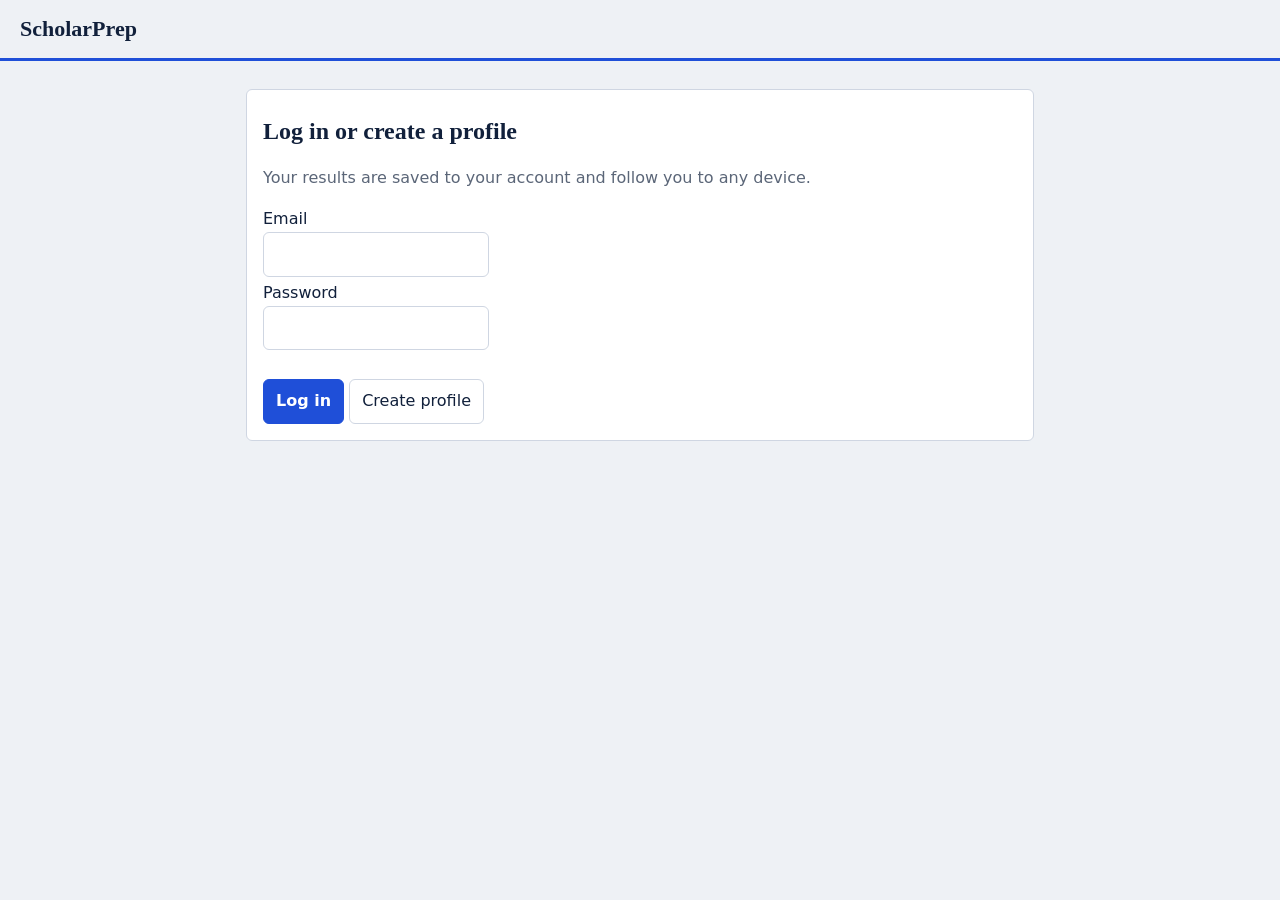
==== index.html @ 24869d4a "Update index.html Attempting to fix issues with server verification." ====
<!DOCTYPE html><html lang="en"><head><meta charset="utf-8"><meta name="viewport" content="width=device-width,initial-scale=1"><title>ScholarPrep – scholarship exam practice</title>
<style>
:root{--bg:#eef1f5;--fg:#11203b;--card:#fff;--ac:#1f4fd8;--mut:#5b6678;--ok:#13794a;--bad:#c8202f;--bd:#cfd6e2}
@media(prefers-color-scheme:dark){:root{--bg:#0e1626;--fg:#e8edf7;--card:#16213a;--ac:#7aa2ff;--mut:#98a4ba;--ok:#5fd39a;--bad:#ff7b88;--bd:#2c3a58}}
*{box-sizing:border-box}body{margin:0;background:var(--bg);color:var(--fg);font:16px/1.55 system-ui,sans-serif}
h1,h2,h3{font-family:Georgia,serif;margin:.3em 0}
header{display:flex;justify-content:space-between;align-items:center;flex-wrap:wrap;gap:8px;padding:12px 20px;border-bottom:3px solid var(--ac)}
main{max-width:820px;margin:0 auto;padding:16px}
.c{background:var(--card);border:1px solid var(--bd);border-radius:6px;padding:16px;margin:12px 0}
button,select,input{font:inherit;padding:9px 12px;border-radius:6px;border:1px solid var(--bd);background:var(--card);color:var(--fg)}
button:focus-visible,select:focus-visible,input:focus-visible{outline:2px solid var(--ac);outline-offset:2px}
button{cursor:pointer}.p{background:var(--ac);color:#fff;border-color:var(--ac);font-weight:600}
@media(prefers-color-scheme:dark){.p{color:#0e1626}}
.o{display:block;width:100%;text-align:left;margin:6px 0}
.ok{border-color:var(--ok)!important;background:color-mix(in srgb,var(--ok) 20%,var(--card))}
.no{border-color:var(--bad)!important;background:color-mix(in srgb,var(--bad) 20%,var(--card))}
.bar{height:8px;background:var(--bd);border-radius:4px;overflow:hidden}.bar i{display:block;height:100%;background:var(--ac)}
label{display:block;margin:4px 0}label input[type=radio],label input[type=checkbox]{margin-right:8px}
.g{display:grid;gap:12px;grid-template-columns:repeat(auto-fit,minmax(210px,1fr))}.g select,.g input{width:100%}
.m,small{color:var(--mut)}table{width:100%;border-collapse:collapse}td,th{padding:5px;text-align:left;border-bottom:1px solid var(--bd)}
.sec{border-bottom:3px double var(--fg);padding-bottom:4px;margin-top:32px}
#tm{position:sticky;top:0;background:var(--bg);padding:8px 0;font-weight:700;font-size:18px;z-index:2}
.t{border-left:4px solid var(--bd);padding-left:10px;margin:10px 0}.t.b{border-color:var(--bad)}.t.w{border-color:#d9a400}.t.g2{border-color:var(--ok)}
</style></head><body>
<header><b style="font-family:Georgia,serif;font-size:22px">ScholarPrep</b><span id="nav"></span></header><main id="app"></main>
<script>
const $=s=>document.querySelector(s),r=(a,b)=>Math.floor(Math.random()*(b-a+1))+a,pk=a=>a[r(0,a.length-1)],sh=a=>a.map(x=>[Math.random(),x]).sort((x,y)=>x[0]-y[0]).map(x=>x[1]);
const LS=k=>{try{return JSON.parse(localStorage.getItem(k))}catch(e){return null}},SV=(k,v)=>localStorage.setItem(k,JSON.stringify(v));
let U=null,Z=null;
const mc=(q,a,w)=>{a=String(a);w=[...new Set(w.map(String))].filter(x=>x!==a);return{q,a,o:sh([a,...sh(w).slice(0,3)])}};
const nw=n=>[n+1,n-1,n+10,n-10,n+2,n-2,n*2,n+5].filter(x=>x>=0&&x!==n);
const L=i=>String.fromCharCode(65+i%26);
/* ---------- question banks (original practice items, not official papers) ---------- */
const W=[['brave','courageous','cowardly',1],['happy','joyful','miserable',1],['big','enormous','tiny',1],['quick','rapid','slow',1],['begin','commence','finish',2],['help','assist','hinder',2],['smart','intelligent','foolish',2],['calm','serene','agitated',3],['generous','benevolent','stingy',3],['honest','truthful','deceitful',3],['diligent','industrious','lazy',4],['ancient','archaic','modern',4],['meagre','scant','abundant',5],['candid','frank','evasive',5],['scrutinise','examine','ignore',6],['obstinate','stubborn','flexible',6],['benign','harmless','harmful',6],['ephemeral','fleeting','permanent',7],['pragmatic','practical','idealistic',7],['reticent','reserved','talkative',7]];
const AN=[['hot','cold','up','down',1],['dog','puppy','cat','kitten',2],['pen','write','knife','cut',2],['bird','nest','bee','hive',3],['doctor','hospital','teacher','school',3],['finger','hand','toe','foot',3],['author','book','sculptor','statue',4],['thermometer','temperature','clock','time',4],['drought','water','famine','food',5],['whisper','shout','stroll','sprint',5],['novice','expert','amateur','professional',6],['frugal','miserly','thrifty','stingy',7]];
const RD=[[1,"Mia packed her torch, a map and two sandwiches before dawn. The path through the forest was muddy after the night's rain, so she walked slowly, watching each step.",[["Why did Mia walk slowly?","The path was muddy",["She was tired","She was lost","Her bag was heavy"],"Literal Comprehension"],["When did Mia most likely set out?","Very early in the morning",["At midday","In the late evening","In the afternoon"],"Inference"]]],
[3,"The lighthouse keeper had not spoken to another person in three weeks. When the supply boat finally appeared, he hurried down the rocky steps, rehearsing a greeting he feared he had forgotten how to say.",[["How did the keeper most likely feel about the boat's arrival?","Eager but slightly nervous",["Annoyed at being disturbed","Completely indifferent","Frightened of the sea"],"Inference"],["In this passage, “rehearsing” means","practising in advance",["forgetting","shouting","writing down"],"Vocabulary in Context"]]],
[5,"Urban beekeeping has grown rapidly in recent years. Supporters argue that city gardens and parks offer bees a surprisingly varied diet, while critics warn that too many hives may compete with native pollinators for limited food.",[["What concern do critics raise?","Hives may compete with native pollinators",["Bees cannot survive in cities","City honey is unsafe","Gardens are too small"],"Literal Comprehension"],["The tone of the passage is best described as","balanced and informative",["angry and accusatory","humorous and mocking","enthusiastic and one-sided"],"Tone & Purpose"]]],
[7,"Although the committee's report was lauded for its thoroughness, its recommendations were quietly shelved. Cynics suggested that the document had served its true purpose the moment it was commissioned: to demonstrate action without requiring any.",[["What do the cynics imply?","The report was mainly for show",["The report contained errors","The committee lacked expertise","The report was too short"],"Inference"],["“lauded” most nearly means","praised",["criticised","ignored","rewritten"],"Vocabulary in Context"]]]];
const SC=[["What is the powerhouse of the cell?","Mitochondria",["Nucleus","Ribosome","Chloroplast"],"Biology"],["Which gas do plants absorb for photosynthesis?","Carbon dioxide",["Oxygen","Nitrogen","Hydrogen"],"Biology"],["What is the chemical symbol for sodium?","Na",["So","S","Sd"],"Chemistry"],["A solution with a pH of 3 is","acidic",["neutral","basic","a salt"],"Chemistry"],["Which particle carries a negative charge?","Electron",["Proton","Neutron","Nucleus"],"Chemistry"],["Which unit measures force?","Newton",["Joule","Watt","Pascal"],"Physics"],["Speed is calculated as","distance ÷ time",["distance × time","time ÷ distance","mass ÷ volume"],"Physics"],["A reaction that releases heat is","exothermic",["endothermic","isothermal","catalytic"],"Physics"]];
const rd=t=>d=>{let c=RD.flatMap(p=>p[2].filter(x=>x[3]==t).map(x=>[p,x])),n=c.filter(([p])=>Math.abs(p[0]-d)<=2),[p,x]=pk(n.length?n:c);return mc(`<i>${p[1]}</i><br><br>${x[0]}`,x[1],x[2])};
const sc=t=>d=>{let x=pk(SC.filter(x=>x[3]==t));return mc(x[0],x[1],x[2])};
const $$=s=>x=>'$'+x;
/* ---------- generators: subject -> topic -> fn(difficulty 1-7) ---------- */
const G={
'Mathematics':{
Arithmetic:d=>{let a=r(2,5+d*2),b=r(2,12),c=r(10,40+d*20),n=a*b+c;return mc(`${a} × ${b} + ${c} = ?`,n,nw(n))},
Fractions:d=>{let k=pk([2,3,4,5,8,10]),n=r(1,k-1),b=k*r(2,4+d*2),x=b/k*n;return mc(`What is ${n}/${k} of ${b}?`,x,nw(x))},
Percentages:d=>{let p=pk([10,20,25,50,5,15,30,40]),n=20*r(2,4+d*3);if(d>3&&r(0,1)){let x=n-n*p/100;return mc(`A $${n} jacket is discounted by ${p}%. What is the sale price?`,'$'+x,nw(x).map($$()))}let x=n*p/100;return mc(`What is ${p}% of ${n}?`,x,nw(x))},
Algebra:d=>{let x=r(2,8+d),a=r(2,3+d),b=r(1,20);return mc(d<3?`? + ${b} = ${x+b}. What is ?`:`${a}x + ${b} = ${a*x+b}. What is x?`,x,nw(x))},
Geometry:d=>{let w=r(3,6+d*2),l=r(w+1,w+8),t=r(0,2);if(t==0)return mc(`A rectangle is ${l} cm by ${w} cm. What is its perimeter?`,2*(l+w)+' cm',[l*w,l+w,2*l+w,4*l].map(v=>v+' cm'));if(t==1)return mc(`What is the area of a rectangle ${l} cm by ${w} cm?`,l*w+' cm²',[2*(l+w),l+w,l*w+l,l*w-w].map(v=>v+' cm²'));let b=2*r(2,5+d),h=r(3,9);return mc(`A triangle has base ${b} cm and height ${h} cm. What is its area?`,b*h/2+' cm²',[b*h,b+h,b*h/2+h,b*h/2-1].map(v=>v+' cm²'))},
Ratios:d=>{let a=r(1,4),b=r(a+1,6),k=r(2,3+d),t=k*(a+b),x=k*a;return mc(`Red and blue counters are in the ratio ${a}:${b}. There are ${t} counters in total. How many are red?`,x,[k*b,t-a,x+k,k].concat(nw(x)))}},
'Quantitative Reasoning':{
'Word Problems':d=>{if(r(0,1)){let s=r(40,60+d*10),h=r(2,4+d%3);return mc(`A train travels at ${s} km/h for ${h} hours. How far does it go?`,s*h+' km',nw(s*h).map(v=>v+' km'))}let n=r(2,5),p=r(3,9)+d,m=n*p+r(1,15),x=m-n*p;return mc(`${n} books cost $${p} each. Zoe pays with $${m}. How much change does she get?`,'$'+x,nw(x).map($$()))},
Averages:d=>{let m=r(10,14+d*3),a=r(m-3,m+3),b=r(m-3,m+3),c=r(m-3,m+3),x=4*m-a-b-c;return mc(`The mean of four numbers is ${m}. Three of them are ${a}, ${b} and ${c}. What is the fourth?`,x,nw(x))},
'Number Puzzles':d=>{let x=r(3,12+d),a=r(2,4),b=r(1,15);return mc(`I think of a number, multiply it by ${a}, then add ${b}. The result is ${a*x+b}. What was my number?`,x,nw(x))}},
'Pattern Reasoning':{
'Number Sequences':d=>{let t=d<3?0:r(0,2),s=r(1,9),st=r(2,4+d),q=[],a;if(t==0){q=[0,1,2,3].map(i=>s+i*st);a=s+4*st}else if(t==1){let f=r(1,3);q=[s];for(let i=0;i<4;i++)q.push(q[i]+f+i);a=q[4]+f+4}else{let m=r(2,3);q=[0,1,2,3].map(i=>Math.min(s,4)*m**i);a=Math.min(s,4)*m**4}return mc(`What comes next? ${q.join(', ')}, ?`,a,nw(a).concat([a+st,a-st]))},
'Letter Patterns':d=>{let st=r(1,3+(d>4?2:0)),s=r(0,5),q=[0,1,2,3].map(i=>L(s+i*st)),a=s+4*st;return mc(`What letter comes next? ${q.join(', ')}, ?`,L(a),[L(a+1),L(a-1),L(a+2),L(a+st+1)])}},
'Verbal Reasoning':{
Synonyms:d=>{let c=W.filter(w=>Math.abs(w[3]-d)<=1),w=pk(c.length?c:W);return mc(`Choose the word closest in meaning to “${w[0]}”.`,w[1],W.filter(x=>x!=w).map(x=>x[2]))},
Antonyms:d=>{let c=W.filter(w=>Math.abs(w[3]-d)<=1),w=pk(c.length?c:W);return mc(`Choose the word most opposite in meaning to “${w[0]}”.`,w[2],W.filter(x=>x!=w).map(x=>x[1]))},
Analogies:d=>{let c=AN.filter(a=>Math.abs(a[4]-d)<=1),a=pk(c.length?c:AN);return mc(`${a[0]} is to ${a[1]} as ${a[2]} is to …?`,a[3],AN.filter(x=>x!=a).map(x=>x[3]))}},
'Reading Comprehension':{'Literal Comprehension':rd('Literal Comprehension'),Inference:rd('Inference'),'Vocabulary in Context':rd('Vocabulary in Context'),'Tone & Purpose':rd('Tone & Purpose')},
'Science':{Biology:sc('Biology'),Chemistry:sc('Chemistry'),Physics:sc('Physics')}};
/* ---------- exam formats and year-level subjects ---------- */
const SUB={'Mathematics':[4,10],'Quantitative Reasoning':[5,10],'Verbal Reasoning':[4,10],'Reading Comprehension':[4,10],'Pattern Reasoning':[4,10],'Science':[8,10]};
const EX={ACER:{s:['Mathematics','Reading Comprehension','Quantitative Reasoning','Pattern Reasoning'],n:15,m:20},Edutest:{s:['Reading Comprehension','Mathematics','Verbal Reasoning','Quantitative Reasoning','Pattern Reasoning'],n:15,m:20},'Other (general / school-specific)':{s:Object.keys(SUB),n:12,m:15}};
const subjFor=(e,y)=>EX[e].s.filter(s=>SUB[s][0]<=y&&y<=SUB[s][1]);
/* ---------- accounts: Supabase (paste your two values here) ---------- */
const SB_URL='https://ukjnhyumzsazdkqpvpqp.supabase.co',SB_KEY='sb_publishable_yyWm1l1uhdzRK4XHDsxfmg_1-JilPL-';
let S=LS('sp_sess'),RES=[],IS_ADMIN=false,AD=null;
async function sb(path,o={},retry=1){let h={apikey:SB_KEY,'Content-Type':'application/json',...(o.h||{})};if(S&&!o.noauth)h.Authorization='Bearer '+S.access_token;
let x;try{x=await fetch(SB_URL+path,{method:o.m||'GET',headers:h,body:o.b?JSON.stringify(o.b):undefined})}catch(e){throw new Error('Could not reach '+SB_URL+path.split('?')[0]+' ('+e.message+'). Check SB_URL, or turn off Brave Shields / content blockers for this site.')}
if(x.status==401&&S&&retry&&!o.noauth&&await refresh())return sb(path,o,0);
let j=null;try{j=await x.json()}catch(e){}
if(!x.ok)throw new Error((j&&(j.msg||j.error_description||j.message||j.error))||'Request failed ('+x.status+')');return j}
async function refresh(){try{keep(await sb('/auth/v1/token?grant_type=refresh_token',{m:'POST',b:{refresh_token:S.refresh_token},noauth:1}));return 1}catch(e){S=null;localStorage.removeItem('sp_sess');return 0}}
function keep(j){S={access_token:j.access_token,refresh_token:j.refresh_token,uid:j.user.id,email:j.user.email};SV('sp_sess',S)}
async function enter(){U=S.email;RES=(await sb('/rest/v1/results?select=created_at,ex,y,md,q&order=created_at.asc&user_id=eq.'+S.uid)).map(a=>({d:new Date(a.created_at).toLocaleString(),ex:a.ex,y:a.y,md:a.md,q:a.q}));try{IS_ADMIN=(await sb('/rest/v1/admins?select=user_id')).length>0}catch(e){IS_ADMIN=false}home()}
function nav(){$('#nav').innerHTML=U?`${U} <button onclick=home()>Train</button> <button onclick=prog()>Progress</button> ${IS_ADMIN?'<button onclick=adminView()>Admin</button> ':''}<button onclick=out()>Log out</button>`:''}
function authView(msg=''){if(SB_URL.startsWith('PASTE'))return $('#app').innerHTML='<div class=c><h2>Setup needed</h2><p>Add your Supabase project URL and anon key near the top of the script in index.html, then reload.</p></div>';
$('#app').innerHTML=`<div class=c><h2>Log in or create a profile</h2><p class=m>Your results are saved to your account and follow you to any device.</p>${msg?`<p style="color:var(--bad)">${msg}</p>`:''}<label>Email<br><input id=u type=email autocomplete=email></label><label>Password<br><input id=pw type=password autocomplete=current-password></label><br><button class=p onclick=auth(0)>Log in</button> <button onclick=auth(1)>Create profile</button></div>`}
async function auth(reg){let u=$('#u').value.trim(),p=$('#pw').value;if(!u.includes('@')||p.length<6)return authView('Enter a valid email and a password of 6+ characters.');
try{if(reg){let j=await sb('/auth/v1/signup',{m:'POST',b:{email:u,password:p},noauth:1});if(!j.access_token)return authView('Profile created. Check your email to confirm it, then log in.');keep(j)}else keep(await sb('/auth/v1/token?grant_type=password',{m:'POST',b:{email:u,password:p},noauth:1}));await enter()}catch(e){authView(e.message)}}
function out(){S=null;U=null;RES=[];IS_ADMIN=false;AD=null;localStorage.removeItem('sp_sess');nav();authView()}
/* ---------- stats and honest feedback ---------- */
function stats(res){let m={};res.forEach(a=>a.q.forEach(([s,t,ok])=>{let k=s+'|'+t;m[k]=m[k]||[0,0];m[k][1]++;m[k][0]+=ok}));return m}
function truth(m,min){let A=Object.values(m).reduce((a,v)=>[a[0]+v[0],a[1]+v[1]],[0,0]);if(!A[1])return'<p class=m>No data yet. Answer some questions to get an honest assessment.</p>';
let o=Math.round(A[0]/A[1]*100),v=o<50?'You are not ready. At this accuracy you would not be competitive for a scholarship.':o<70?'You are below scholarship standard. You will lose a lot of marks unless the weak areas below are fixed.':o<85?'You are close but inconsistent. Scholarship exams reward reliability, not occasional brilliance.':'Your accuracy is strong. Keep proving it under timed conditions.';
let T=Object.entries(m).filter(([k,x])=>x[1]>=min).map(([k,x])=>[k.split('|'),Math.round(x[0]/x[1]*100),x[1]]).sort((a,b)=>a[1]-b[1]);
return`<p><b>${o}% overall (${A[0]}/${A[1]}).</b> ${v}</p>`+(T.length?T.map(([[s,t],p,n])=>`<div class="t ${p<40?'b':p<60?'b':p<80?'w':'g2'}"><b>${t}</b> <small>${s}</small>: ${p}% over ${n} questions. ${p<40?'This is a serious weakness. You do not understand it yet and it will cost you marks in every paper.':p<60?'Below the standard you need. You are right about as often as you are wrong, which means you are partly guessing.':p<80?'Inconsistent. You know it, but not reliably enough for exam conditions.':'Solid.'}</div>`).join(''):`<p class=m>Too few questions per topic for topic-level conclusions. Check My progress after more sessions.</p>`)}
/* ---------- setup ---------- */
function home(){nav();$('#app').innerHTML=`<div class=c><h2>Set up a session</h2><div class=g>
<label>Exam<select id=ex onchange=subs(1)>${Object.keys(EX).map(e=>`<option>${e}`).join('')}</select></label>
<label>Year level<select id=y onchange=subs()>${[4,5,6,7,8,9,10].map(y=>`<option value=${y}>Year ${y}`).join('')}</select></label>
<label>Mode<select id=md onchange=subs()><option value=p>Practice (instant feedback)<option value=t>Targeted (aimed at my weak spots)<option value=e>Exam mode (timed, no feedback)</select></label>
<label>Questions per subject<input id=n type=number min=3 max=40></label></div><div id=ep></div><h3>Subjects</h3><div id=sb></div><br><button class=p onclick=start()>Start</button></div>
<p class=m><small>Practice questions are original and modelled on common scholarship formats. They are not official ACER or Edutest papers, and exam lengths are approximate.</small></p>`;subs(1)}
function subs(f){let ex=$('#ex').value,y=+$('#y').value,md=$('#md').value,l=subjFor(ex,y);if(f||!$('#n').value)$('#n').value=EX[ex].n;
if(md!='e')$('#ep').innerHTML='';else if(!$('#sc'))$('#ep').innerHTML=`<label>Exam format<select id=sc onchange=subs()><option value=one>One subject<option value=all>Full exam (a heading for each subject section)</select></label>`;
let sc=md=='e'&&$('#sc').value;
$('#sb').innerHTML=md!='e'?l.map(s=>`<label><input type=checkbox class=sb value="${s}" checked>${s}</label>`).join(''):sc=='one'?`<select id=one>${l.map(s=>`<option>${s}`).join('')}</select>`:l.map((s,i)=>`<div>Section ${i+1}: ${s}</div>`).join('')}
/* ---------- build and run ---------- */
function wt(s,m){let T=Object.keys(G[s]),w=T.map(t=>{let v=m[s+'|'+t];return v&&v[1]?1.05-v[0]/v[1]:.6}),x=Math.random()*w.reduce((a,b)=>a+b),i=0;while(i<T.length-1&&x>w[i]){x-=w[i];i++}return T[i]}
function start(){let ex=$('#ex').value,y=+$('#y').value,md=$('#md').value,n=Math.max(3,Math.min(40,+$('#n').value||10)),l=subjFor(ex,y),sc=md=='e'&&$('#sc').value,sel;
if(md=='e')sel=sc=='one'?[$('#one').value]:l;else sel=[...document.querySelectorAll('.sb:checked')].map(x=>x.value);
if(!sel.length)return alert('Pick at least one subject.');
let m=stats(RES),d=Math.min(7,y-3),Q=[];
sel.forEach(s=>{let seen=new Set;for(let i=0;i<n;i++){let t=md=='t'?wt(s,m):pk(Object.keys(G[s])),x,k=0;do{x=G[s][t](d);k++}while(seen.has(x.q)&&k<12);seen.add(x.q);Q.push({...x,s,t})}});
if(md!='e')Q=sh(Q);
Z={Q,i:0,md,ex,y,A:[],secs:Math.round(sel.length*EX[ex].m*60*n/EX[ex].n)};md=='e'?examView():qView()}
function qView(){let q=Z.Q[Z.i];$('#app').innerHTML=`<div class=c><small>${q.s}: ${q.t}. Question ${Z.i+1} of ${Z.Q.length}</small><div class=bar><i style="width:${Z.i/Z.Q.length*100}%"></i></div><p style="font-size:18px">${q.q}</p>${q.o.map((o,j)=>`<button class=o onclick=ans(${j})>${o}</button>`).join('')}<div id=fb></div></div>`}
function ans(j){let q=Z.Q[Z.i];if(Z.A[Z.i]!=null)return;Z.A[Z.i]=j;document.querySelectorAll('.o').forEach((b,k)=>{b.disabled=true;if(q.o[k]==q.a)b.classList.add('ok');else if(k==j)b.classList.add('no')});$('#fb').innerHTML=`<p><b>${q.o[j]==q.a?'Correct.':'Wrong. The answer is '+q.a+'.'}</b></p><button class=p onclick=nx()>${Z.i+1<Z.Q.length?'Next question':'Finish'}</button>`}
function nx(){Z.i++;Z.i<Z.Q.length?qView():fin()}
function examView(){let h='',last='',k=0;Z.Q.forEach((q,i)=>{if(q.s!=last){last=q.s;k++;h+=`<h2 class=sec>Section ${k}: ${q.s}</h2>`}h+=`<div class=c><b>${i+1}.</b> ${q.q}${q.o.map((o,j)=>`<label><input type=radio name=q${i} value=${j}>${o}</label>`).join('')}</div>`});
$('#app').innerHTML=`<h1>${Z.ex} exam, Year ${Z.y}</h1><div id=tm></div>${h}<button class=p onclick=fin()>Submit exam</button>`;
let end=Date.now()+Z.secs*1000;Z.iv=setInterval(()=>{let s=Math.max(0,Math.round((end-Date.now())/1000));$('#tm').textContent='Time left: '+Math.floor(s/60)+':'+String(s%60).padStart(2,'0');if(!s)fin()},500)}
function fin(){if(Z.done)return;Z.done=1;clearInterval(Z.iv);
if(Z.md=='e')Z.Q.forEach((q,i)=>{let c=document.querySelector(`input[name=q${i}]:checked`);Z.A[i]=c?+c.value:null});
let rec=Z.Q.map((q,i)=>[q.s,q.t,+(Z.A[i]!=null&&q.o[Z.A[i]]==q.a)]);
RES.push({d:new Date().toLocaleString(),ex:Z.ex,y:Z.y,md:Z.md,q:rec});sb('/rest/v1/results',{m:'POST',b:{ex:Z.ex,y:Z.y,md:Z.md,q:rec},h:{Prefer:'return=minimal'}}).catch(e=>alert('This result could not be saved to your account: '+e.message));
let ok=rec.reduce((a,x)=>a+x[2],0),bad=Z.Q.map((q,i)=>rec[i][2]?'':`<div class=t><p>${q.q}</p>Your answer: <b style="color:var(--bad)">${Z.A[i]==null?'(none)':q.o[Z.A[i]]}</b><br>Correct: <b style="color:var(--ok)">${q.a}</b></div>`).join('');
window.scrollTo(0,0);$('#app').innerHTML=`<div class=c><h2>${ok} / ${rec.length} (${Math.round(ok/rec.length*100)}%)</h2><h3>The plain truth about this attempt</h3>${truth(stats([{q:rec}]),2)}</div><div class=c><h3>Questions you got wrong</h3>${bad||'<p>None. Every answer was correct.</p>'}</div><button class=p onclick=home()>New session</button> <button onclick=prog()>My progress</button>`}
/* ---------- progress ---------- */
function prog(){nav();let R=RES,m=stats(R),rows=Object.entries(m).sort().map(([k,v])=>{let[s,t]=k.split('|'),p=Math.round(v[0]/v[1]*100);return`<tr><td>${s}<td>${t}<td>${v[1]}<td style="width:28%"><div class=bar><i style="width:${p}%"></i></div><td>${p}%`}).join('');
$('#app').innerHTML=`<div class=c><h2>My progress</h2><h3>The plain truth</h3>${truth(m,3)}</div>${R.length?`<div class=c><h3>Every topic</h3><div style="overflow-x:auto"><table><tr><th>Subject<th>Topic<th>Qs<th><th>Accuracy${rows}</table></div></div><div class=c><h3>Recent sessions</h3>${R.slice().reverse().slice(0,30).map(a=>`<p>${a.d}. ${a.ex}, Year ${a.y}, ${{p:'Practice',t:'Targeted',e:'Exam'}[a.md]}: ${a.q.reduce((x,y)=>x+y[2],0)}/${a.q.length}</p>`).join('')}</div>`:''}<div class=c><small>Results are saved to your account and follow you across devices.</small><br><br><button onclick=wipe()>Reset my results</button></div>`}
function wipe(){if(confirm('Delete all of your results?')){sb('/rest/v1/results?user_id=eq.'+S.uid,{m:'DELETE'}).then(()=>{RES=[];prog()}).catch(e=>alert(e.message))}}
/* ---------- admin (read-only; enforced by database rules, not by this page) ---------- */
const tbl=m=>'<div style="overflow-x:auto"><table><tr><th>Subject<th>Topic<th>Qs<th><th>Accuracy'+Object.entries(m).sort().map(([k,v])=>{let[s,t]=k.split('|'),p=Math.round(v[0]/v[1]*100);return`<tr><td>${s}<td>${t}<td>${v[1]}<td style="width:28%"><div class=bar><i style="width:${p}%"></i></div><td>${p}%`}).join('')+'</table></div>';
const sess=R=>R.map(a=>`<p>${a.d}. ${a.ex}, Year ${a.y}, ${{p:'Practice',t:'Targeted',e:'Exam'}[a.md]}: ${a.q.reduce((x,y)=>x+y[2],0)}/${a.q.length}</p>`).join('');
async function adminView(id){nav();$('#app').innerHTML='<p class=m>Loading…</p>';
try{if(!AD)AD=await Promise.all([sb('/rest/v1/profiles?select=id,email,created_at&order=created_at.asc'),sb('/rest/v1/results?select=user_id,created_at,ex,y,md,q&order=created_at.desc&limit=1000')]);
let[P,R]=AD,cv=a=>({d:new Date(a.created_at).toLocaleString(),ex:a.ex,y:a.y,md:a.md,q:a.q});
if(id){let p=P.find(x=>x.id==id),rs=R.filter(a=>a.user_id==id).map(cv),m=stats(rs);return $('#app').innerHTML=`<button onclick=adminView()>Back to all students</button><div class=c><h2>${p?p.email:'Unknown student'}</h2><h3>The plain truth</h3>${truth(m,3)}</div>${rs.length?`<div class=c><h3>Every topic</h3>${tbl(m)}</div><div class=c><h3>All sessions, newest first</h3>${sess(rs)}</div>`:''}`}
let T=R.reduce((a,x)=>a+x.q.length,0);
$('#app').innerHTML=`<div class=c><h2>Admin: all students</h2><p class=m>${P.length} accounts, ${R.length} sessions, ${T} questions answered. Shows the 1000 most recent sessions.</p><button onclick="AD=null;adminView()">Refresh</button><div style="overflow-x:auto"><table><tr><th>Email<th>Joined<th>Sessions<th>Questions<th>Accuracy<th>Last active${P.map(p=>{let rs=R.filter(a=>a.user_id==p.id),n=rs.reduce((a,x)=>a+x.q.length,0),ok=rs.reduce((a,x)=>a+x.q.reduce((b,y)=>b+y[2],0),0);return`<tr><td><a href=# onclick="adminView('${p.id}');return false">${p.email}</a><td>${new Date(p.created_at).toLocaleDateString()}<td>${rs.length}<td>${n}<td>${n?Math.round(ok/n*100)+'%':'-'}<td>${rs.length?new Date(rs[0].created_at).toLocaleDateString():'-'}`}).join('')}</table></div></div>`}catch(e){$('#app').innerHTML='<div class=c>Could not load admin data: '+e.message+'</div>'}}
if(S)enter().catch(()=>{U=null;nav();authView()});else authView()
</script></body></html>
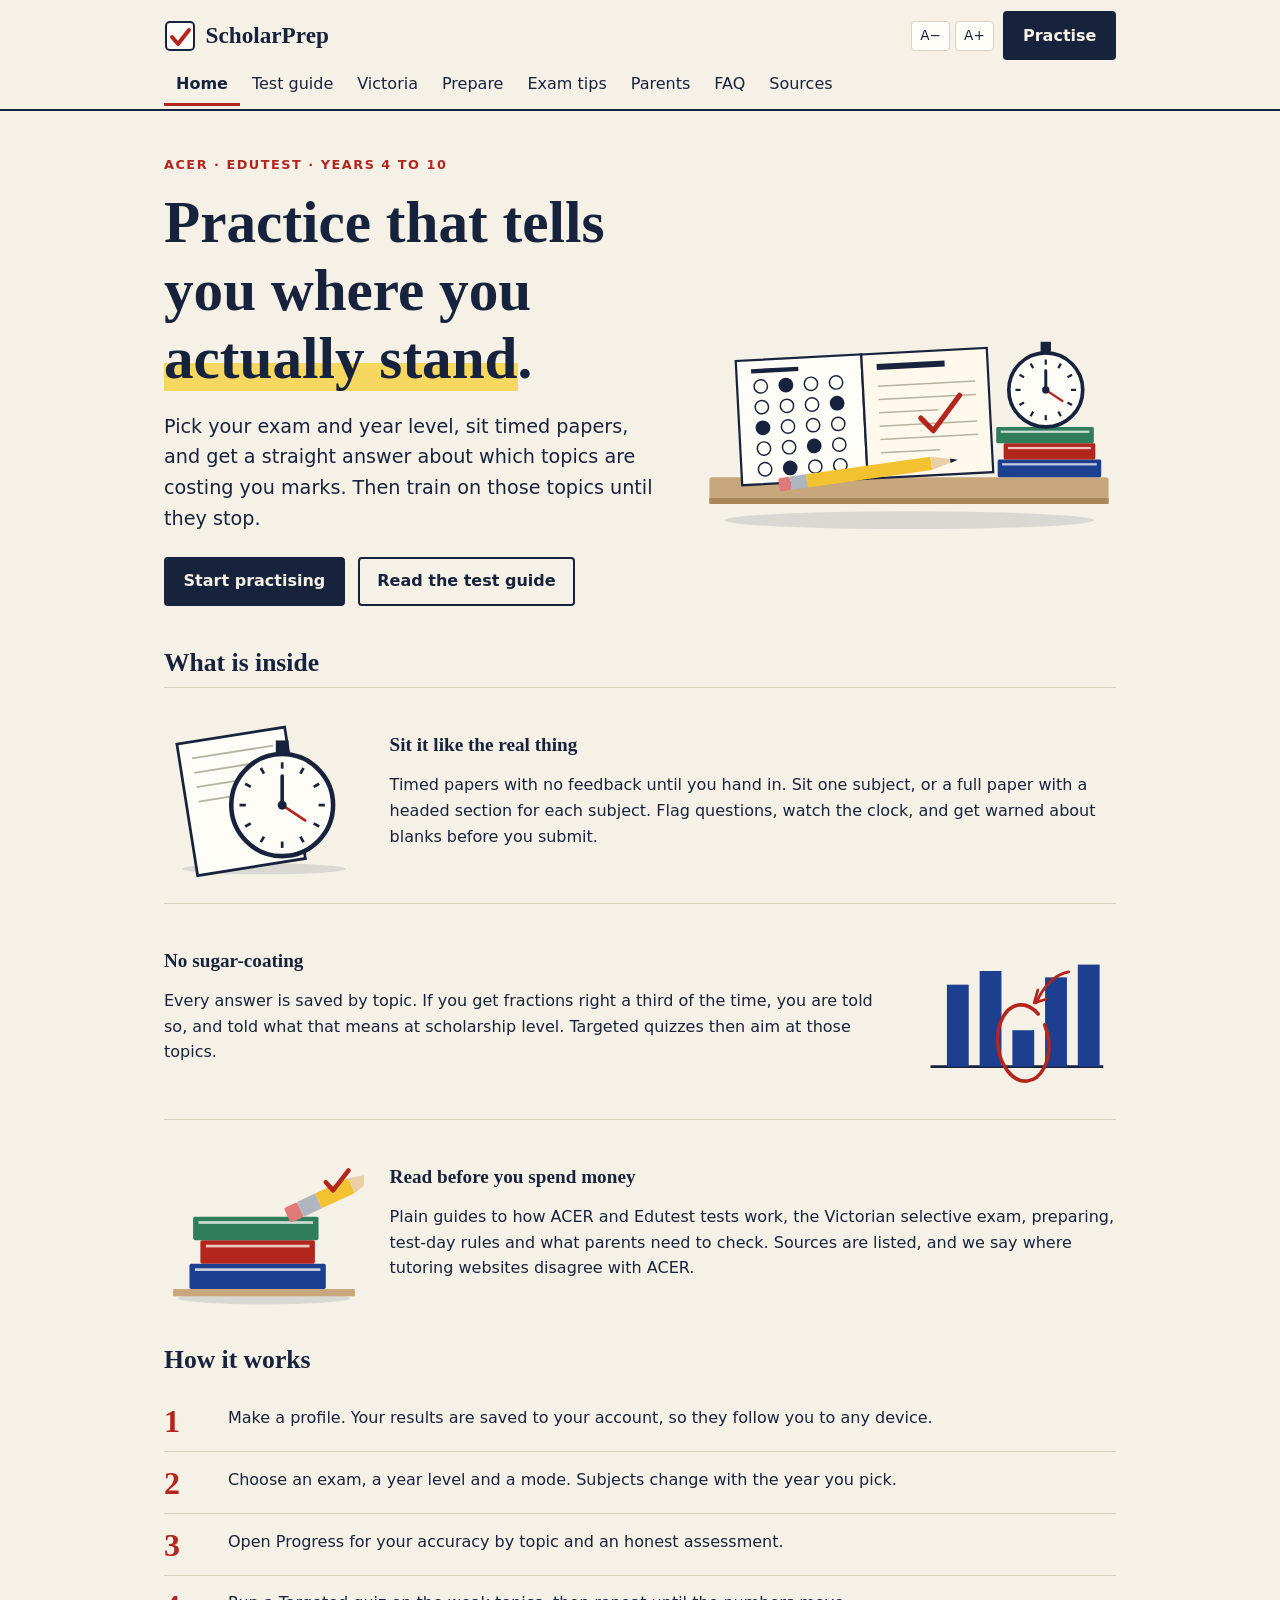
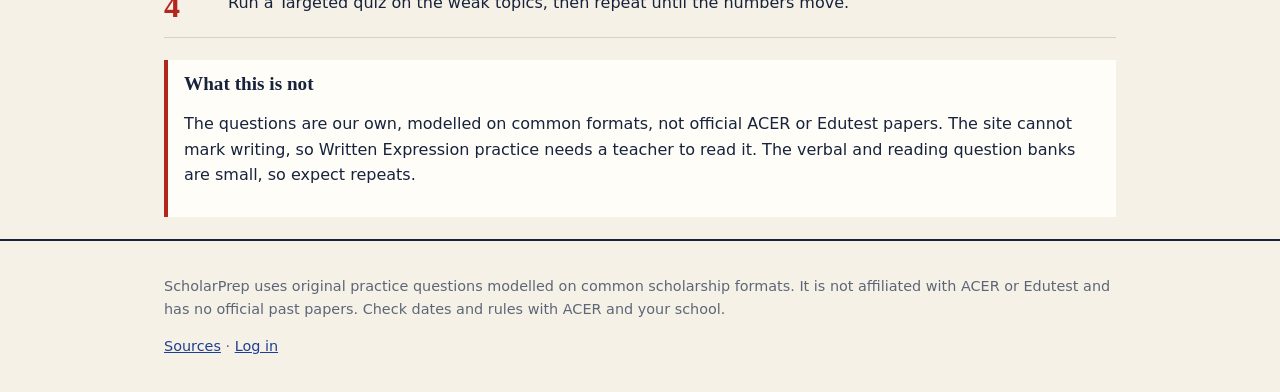
==== commit 710d4e64: "Huge overhaul of website" ====
--- a/index.html
+++ b/index.html
@@ -1,139 +1,10 @@
-<!DOCTYPE html><html lang="en"><head><meta charset="utf-8"><meta name="viewport" content="width=device-width,initial-scale=1"><title>ScholarPrep – scholarship exam practice</title>
-<style>
-:root{--bg:#eef1f5;--fg:#11203b;--card:#fff;--ac:#1f4fd8;--mut:#5b6678;--ok:#13794a;--bad:#c8202f;--bd:#cfd6e2}
-@media(prefers-color-scheme:dark){:root{--bg:#0e1626;--fg:#e8edf7;--card:#16213a;--ac:#7aa2ff;--mut:#98a4ba;--ok:#5fd39a;--bad:#ff7b88;--bd:#2c3a58}}
-*{box-sizing:border-box}body{margin:0;background:var(--bg);color:var(--fg);font:16px/1.55 system-ui,sans-serif}
-h1,h2,h3{font-family:Georgia,serif;margin:.3em 0}
-header{display:flex;justify-content:space-between;align-items:center;flex-wrap:wrap;gap:8px;padding:12px 20px;border-bottom:3px solid var(--ac)}
-main{max-width:820px;margin:0 auto;padding:16px}
-.c{background:var(--card);border:1px solid var(--bd);border-radius:6px;padding:16px;margin:12px 0}
-button,select,input{font:inherit;padding:9px 12px;border-radius:6px;border:1px solid var(--bd);background:var(--card);color:var(--fg)}
-button:focus-visible,select:focus-visible,input:focus-visible{outline:2px solid var(--ac);outline-offset:2px}
-button{cursor:pointer}.p{background:var(--ac);color:#fff;border-color:var(--ac);font-weight:600}
-@media(prefers-color-scheme:dark){.p{color:#0e1626}}
-.o{display:block;width:100%;text-align:left;margin:6px 0}
-.ok{border-color:var(--ok)!important;background:color-mix(in srgb,var(--ok) 20%,var(--card))}
-.no{border-color:var(--bad)!important;background:color-mix(in srgb,var(--bad) 20%,var(--card))}
-.bar{height:8px;background:var(--bd);border-radius:4px;overflow:hidden}.bar i{display:block;height:100%;background:var(--ac)}
-label{display:block;margin:4px 0}label input[type=radio],label input[type=checkbox]{margin-right:8px}
-.g{display:grid;gap:12px;grid-template-columns:repeat(auto-fit,minmax(210px,1fr))}.g select,.g input{width:100%}
-.m,small{color:var(--mut)}table{width:100%;border-collapse:collapse}td,th{padding:5px;text-align:left;border-bottom:1px solid var(--bd)}
-.sec{border-bottom:3px double var(--fg);padding-bottom:4px;margin-top:32px}
-#tm{position:sticky;top:0;background:var(--bg);padding:8px 0;font-weight:700;font-size:18px;z-index:2}
-.t{border-left:4px solid var(--bd);padding-left:10px;margin:10px 0}.t.b{border-color:var(--bad)}.t.w{border-color:#d9a400}.t.g2{border-color:var(--ok)}
-</style></head><body>
-<header><b style="font-family:Georgia,serif;font-size:22px">ScholarPrep</b><span id="nav"></span></header><main id="app"></main>
-<script>
-const $=s=>document.querySelector(s),r=(a,b)=>Math.floor(Math.random()*(b-a+1))+a,pk=a=>a[r(0,a.length-1)],sh=a=>a.map(x=>[Math.random(),x]).sort((x,y)=>x[0]-y[0]).map(x=>x[1]);
-const LS=k=>{try{return JSON.parse(localStorage.getItem(k))}catch(e){return null}},SV=(k,v)=>localStorage.setItem(k,JSON.stringify(v));
-let U=null,Z=null;
-const mc=(q,a,w)=>{a=String(a);w=[...new Set(w.map(String))].filter(x=>x!==a);return{q,a,o:sh([a,...sh(w).slice(0,3)])}};
-const nw=n=>[n+1,n-1,n+10,n-10,n+2,n-2,n*2,n+5].filter(x=>x>=0&&x!==n);
-const L=i=>String.fromCharCode(65+i%26);
-/* ---------- question banks (original practice items, not official papers) ---------- */
-const W=[['brave','courageous','cowardly',1],['happy','joyful','miserable',1],['big','enormous','tiny',1],['quick','rapid','slow',1],['begin','commence','finish',2],['help','assist','hinder',2],['smart','intelligent','foolish',2],['calm','serene','agitated',3],['generous','benevolent','stingy',3],['honest','truthful','deceitful',3],['diligent','industrious','lazy',4],['ancient','archaic','modern',4],['meagre','scant','abundant',5],['candid','frank','evasive',5],['scrutinise','examine','ignore',6],['obstinate','stubborn','flexible',6],['benign','harmless','harmful',6],['ephemeral','fleeting','permanent',7],['pragmatic','practical','idealistic',7],['reticent','reserved','talkative',7]];
-const AN=[['hot','cold','up','down',1],['dog','puppy','cat','kitten',2],['pen','write','knife','cut',2],['bird','nest','bee','hive',3],['doctor','hospital','teacher','school',3],['finger','hand','toe','foot',3],['author','book','sculptor','statue',4],['thermometer','temperature','clock','time',4],['drought','water','famine','food',5],['whisper','shout','stroll','sprint',5],['novice','expert','amateur','professional',6],['frugal','miserly','thrifty','stingy',7]];
-const RD=[[1,"Mia packed her torch, a map and two sandwiches before dawn. The path through the forest was muddy after the night's rain, so she walked slowly, watching each step.",[["Why did Mia walk slowly?","The path was muddy",["She was tired","She was lost","Her bag was heavy"],"Literal Comprehension"],["When did Mia most likely set out?","Very early in the morning",["At midday","In the late evening","In the afternoon"],"Inference"]]],
-[3,"The lighthouse keeper had not spoken to another person in three weeks. When the supply boat finally appeared, he hurried down the rocky steps, rehearsing a greeting he feared he had forgotten how to say.",[["How did the keeper most likely feel about the boat's arrival?","Eager but slightly nervous",["Annoyed at being disturbed","Completely indifferent","Frightened of the sea"],"Inference"],["In this passage, “rehearsing” means","practising in advance",["forgetting","shouting","writing down"],"Vocabulary in Context"]]],
-[5,"Urban beekeeping has grown rapidly in recent years. Supporters argue that city gardens and parks offer bees a surprisingly varied diet, while critics warn that too many hives may compete with native pollinators for limited food.",[["What concern do critics raise?","Hives may compete with native pollinators",["Bees cannot survive in cities","City honey is unsafe","Gardens are too small"],"Literal Comprehension"],["The tone of the passage is best described as","balanced and informative",["angry and accusatory","humorous and mocking","enthusiastic and one-sided"],"Tone & Purpose"]]],
-[7,"Although the committee's report was lauded for its thoroughness, its recommendations were quietly shelved. Cynics suggested that the document had served its true purpose the moment it was commissioned: to demonstrate action without requiring any.",[["What do the cynics imply?","The report was mainly for show",["The report contained errors","The committee lacked expertise","The report was too short"],"Inference"],["“lauded” most nearly means","praised",["criticised","ignored","rewritten"],"Vocabulary in Context"]]]];
-const SC=[["What is the powerhouse of the cell?","Mitochondria",["Nucleus","Ribosome","Chloroplast"],"Biology"],["Which gas do plants absorb for photosynthesis?","Carbon dioxide",["Oxygen","Nitrogen","Hydrogen"],"Biology"],["What is the chemical symbol for sodium?","Na",["So","S","Sd"],"Chemistry"],["A solution with a pH of 3 is","acidic",["neutral","basic","a salt"],"Chemistry"],["Which particle carries a negative charge?","Electron",["Proton","Neutron","Nucleus"],"Chemistry"],["Which unit measures force?","Newton",["Joule","Watt","Pascal"],"Physics"],["Speed is calculated as","distance ÷ time",["distance × time","time ÷ distance","mass ÷ volume"],"Physics"],["A reaction that releases heat is","exothermic",["endothermic","isothermal","catalytic"],"Physics"]];
-const rd=t=>d=>{let c=RD.flatMap(p=>p[2].filter(x=>x[3]==t).map(x=>[p,x])),n=c.filter(([p])=>Math.abs(p[0]-d)<=2),[p,x]=pk(n.length?n:c);return mc(`<i>${p[1]}</i><br><br>${x[0]}`,x[1],x[2])};
-const sc=t=>d=>{let x=pk(SC.filter(x=>x[3]==t));return mc(x[0],x[1],x[2])};
-const $$=s=>x=>'$'+x;
-/* ---------- generators: subject -> topic -> fn(difficulty 1-7) ---------- */
-const G={
-'Mathematics':{
-Arithmetic:d=>{let a=r(2,5+d*2),b=r(2,12),c=r(10,40+d*20),n=a*b+c;return mc(`${a} × ${b} + ${c} = ?`,n,nw(n))},
-Fractions:d=>{let k=pk([2,3,4,5,8,10]),n=r(1,k-1),b=k*r(2,4+d*2),x=b/k*n;return mc(`What is ${n}/${k} of ${b}?`,x,nw(x))},
-Percentages:d=>{let p=pk([10,20,25,50,5,15,30,40]),n=20*r(2,4+d*3);if(d>3&&r(0,1)){let x=n-n*p/100;return mc(`A $${n} jacket is discounted by ${p}%. What is the sale price?`,'$'+x,nw(x).map($$()))}let x=n*p/100;return mc(`What is ${p}% of ${n}?`,x,nw(x))},
-Algebra:d=>{let x=r(2,8+d),a=r(2,3+d),b=r(1,20);return mc(d<3?`? + ${b} = ${x+b}. What is ?`:`${a}x + ${b} = ${a*x+b}. What is x?`,x,nw(x))},
-Geometry:d=>{let w=r(3,6+d*2),l=r(w+1,w+8),t=r(0,2);if(t==0)return mc(`A rectangle is ${l} cm by ${w} cm. What is its perimeter?`,2*(l+w)+' cm',[l*w,l+w,2*l+w,4*l].map(v=>v+' cm'));if(t==1)return mc(`What is the area of a rectangle ${l} cm by ${w} cm?`,l*w+' cm²',[2*(l+w),l+w,l*w+l,l*w-w].map(v=>v+' cm²'));let b=2*r(2,5+d),h=r(3,9);return mc(`A triangle has base ${b} cm and height ${h} cm. What is its area?`,b*h/2+' cm²',[b*h,b+h,b*h/2+h,b*h/2-1].map(v=>v+' cm²'))},
-Ratios:d=>{let a=r(1,4),b=r(a+1,6),k=r(2,3+d),t=k*(a+b),x=k*a;return mc(`Red and blue counters are in the ratio ${a}:${b}. There are ${t} counters in total. How many are red?`,x,[k*b,t-a,x+k,k].concat(nw(x)))}},
-'Quantitative Reasoning':{
-'Word Problems':d=>{if(r(0,1)){let s=r(40,60+d*10),h=r(2,4+d%3);return mc(`A train travels at ${s} km/h for ${h} hours. How far does it go?`,s*h+' km',nw(s*h).map(v=>v+' km'))}let n=r(2,5),p=r(3,9)+d,m=n*p+r(1,15),x=m-n*p;return mc(`${n} books cost $${p} each. Zoe pays with $${m}. How much change does she get?`,'$'+x,nw(x).map($$()))},
-Averages:d=>{let m=r(10,14+d*3),a=r(m-3,m+3),b=r(m-3,m+3),c=r(m-3,m+3),x=4*m-a-b-c;return mc(`The mean of four numbers is ${m}. Three of them are ${a}, ${b} and ${c}. What is the fourth?`,x,nw(x))},
-'Number Puzzles':d=>{let x=r(3,12+d),a=r(2,4),b=r(1,15);return mc(`I think of a number, multiply it by ${a}, then add ${b}. The result is ${a*x+b}. What was my number?`,x,nw(x))}},
-'Pattern Reasoning':{
-'Number Sequences':d=>{let t=d<3?0:r(0,2),s=r(1,9),st=r(2,4+d),q=[],a;if(t==0){q=[0,1,2,3].map(i=>s+i*st);a=s+4*st}else if(t==1){let f=r(1,3);q=[s];for(let i=0;i<4;i++)q.push(q[i]+f+i);a=q[4]+f+4}else{let m=r(2,3);q=[0,1,2,3].map(i=>Math.min(s,4)*m**i);a=Math.min(s,4)*m**4}return mc(`What comes next? ${q.join(', ')}, ?`,a,nw(a).concat([a+st,a-st]))},
-'Letter Patterns':d=>{let st=r(1,3+(d>4?2:0)),s=r(0,5),q=[0,1,2,3].map(i=>L(s+i*st)),a=s+4*st;return mc(`What letter comes next? ${q.join(', ')}, ?`,L(a),[L(a+1),L(a-1),L(a+2),L(a+st+1)])}},
-'Verbal Reasoning':{
-Synonyms:d=>{let c=W.filter(w=>Math.abs(w[3]-d)<=1),w=pk(c.length?c:W);return mc(`Choose the word closest in meaning to “${w[0]}”.`,w[1],W.filter(x=>x!=w).map(x=>x[2]))},
-Antonyms:d=>{let c=W.filter(w=>Math.abs(w[3]-d)<=1),w=pk(c.length?c:W);return mc(`Choose the word most opposite in meaning to “${w[0]}”.`,w[2],W.filter(x=>x!=w).map(x=>x[1]))},
-Analogies:d=>{let c=AN.filter(a=>Math.abs(a[4]-d)<=1),a=pk(c.length?c:AN);return mc(`${a[0]} is to ${a[1]} as ${a[2]} is to …?`,a[3],AN.filter(x=>x!=a).map(x=>x[3]))}},
-'Reading Comprehension':{'Literal Comprehension':rd('Literal Comprehension'),Inference:rd('Inference'),'Vocabulary in Context':rd('Vocabulary in Context'),'Tone & Purpose':rd('Tone & Purpose')},
-'Science':{Biology:sc('Biology'),Chemistry:sc('Chemistry'),Physics:sc('Physics')}};
-/* ---------- exam formats and year-level subjects ---------- */
-const SUB={'Mathematics':[4,10],'Quantitative Reasoning':[5,10],'Verbal Reasoning':[4,10],'Reading Comprehension':[4,10],'Pattern Reasoning':[4,10],'Science':[8,10]};
-const EX={ACER:{s:['Mathematics','Reading Comprehension','Quantitative Reasoning','Pattern Reasoning'],n:15,m:20},Edutest:{s:['Reading Comprehension','Mathematics','Verbal Reasoning','Quantitative Reasoning','Pattern Reasoning'],n:15,m:20},'Other (general / school-specific)':{s:Object.keys(SUB),n:12,m:15}};
-const subjFor=(e,y)=>EX[e].s.filter(s=>SUB[s][0]<=y&&y<=SUB[s][1]);
-/* ---------- accounts: Supabase (paste your two values here) ---------- */
-const SB_URL='https://ukjnhyumzsazdkqpvpqp.supabase.co',SB_KEY='sb_publishable_yyWm1l1uhdzRK4XHDsxfmg_1-JilPL-';
-let S=LS('sp_sess'),RES=[],IS_ADMIN=false,AD=null;
-async function sb(path,o={},retry=1){let h={apikey:SB_KEY,'Content-Type':'application/json',...(o.h||{})};if(S&&!o.noauth)h.Authorization='Bearer '+S.access_token;
-let x;try{x=await fetch(SB_URL+path,{method:o.m||'GET',headers:h,body:o.b?JSON.stringify(o.b):undefined})}catch(e){throw new Error('Could not reach '+SB_URL+path.split('?')[0]+' ('+e.message+'). Check SB_URL, or turn off Brave Shields / content blockers for this site.')}
-if(x.status==401&&S&&retry&&!o.noauth&&await refresh())return sb(path,o,0);
-let j=null;try{j=await x.json()}catch(e){}
-if(!x.ok)throw new Error((j&&(j.msg||j.error_description||j.message||j.error))||'Request failed ('+x.status+')');return j}
-async function refresh(){try{keep(await sb('/auth/v1/token?grant_type=refresh_token',{m:'POST',b:{refresh_token:S.refresh_token},noauth:1}));return 1}catch(e){S=null;localStorage.removeItem('sp_sess');return 0}}
-function keep(j){S={access_token:j.access_token,refresh_token:j.refresh_token,uid:j.user.id,email:j.user.email};SV('sp_sess',S)}
-async function enter(){U=S.email;RES=(await sb('/rest/v1/results?select=created_at,ex,y,md,q&order=created_at.asc&user_id=eq.'+S.uid)).map(a=>({d:new Date(a.created_at).toLocaleString(),ex:a.ex,y:a.y,md:a.md,q:a.q}));try{IS_ADMIN=(await sb('/rest/v1/admins?select=user_id')).length>0}catch(e){IS_ADMIN=false}home()}
-function nav(){$('#nav').innerHTML=U?`${U} <button onclick=home()>Train</button> <button onclick=prog()>Progress</button> ${IS_ADMIN?'<button onclick=adminView()>Admin</button> ':''}<button onclick=out()>Log out</button>`:''}
-function authView(msg=''){if(SB_URL.startsWith('PASTE'))return $('#app').innerHTML='<div class=c><h2>Setup needed</h2><p>Add your Supabase project URL and anon key near the top of the script in index.html, then reload.</p></div>';
-$('#app').innerHTML=`<div class=c><h2>Log in or create a profile</h2><p class=m>Your results are saved to your account and follow you to any device.</p>${msg?`<p style="color:var(--bad)">${msg}</p>`:''}<label>Email<br><input id=u type=email autocomplete=email></label><label>Password<br><input id=pw type=password autocomplete=current-password></label><br><button class=p onclick=auth(0)>Log in</button> <button onclick=auth(1)>Create profile</button></div>`}
-async function auth(reg){let u=$('#u').value.trim(),p=$('#pw').value;if(!u.includes('@')||p.length<6)return authView('Enter a valid email and a password of 6+ characters.');
-try{if(reg){let j=await sb('/auth/v1/signup',{m:'POST',b:{email:u,password:p},noauth:1});if(!j.access_token)return authView('Profile created. Check your email to confirm it, then log in.');keep(j)}else keep(await sb('/auth/v1/token?grant_type=password',{m:'POST',b:{email:u,password:p},noauth:1}));await enter()}catch(e){authView(e.message)}}
-function out(){S=null;U=null;RES=[];IS_ADMIN=false;AD=null;localStorage.removeItem('sp_sess');nav();authView()}
-/* ---------- stats and honest feedback ---------- */
-function stats(res){let m={};res.forEach(a=>a.q.forEach(([s,t,ok])=>{let k=s+'|'+t;m[k]=m[k]||[0,0];m[k][1]++;m[k][0]+=ok}));return m}
-function truth(m,min){let A=Object.values(m).reduce((a,v)=>[a[0]+v[0],a[1]+v[1]],[0,0]);if(!A[1])return'<p class=m>No data yet. Answer some questions to get an honest assessment.</p>';
-let o=Math.round(A[0]/A[1]*100),v=o<50?'You are not ready. At this accuracy you would not be competitive for a scholarship.':o<70?'You are below scholarship standard. You will lose a lot of marks unless the weak areas below are fixed.':o<85?'You are close but inconsistent. Scholarship exams reward reliability, not occasional brilliance.':'Your accuracy is strong. Keep proving it under timed conditions.';
-let T=Object.entries(m).filter(([k,x])=>x[1]>=min).map(([k,x])=>[k.split('|'),Math.round(x[0]/x[1]*100),x[1]]).sort((a,b)=>a[1]-b[1]);
-return`<p><b>${o}% overall (${A[0]}/${A[1]}).</b> ${v}</p>`+(T.length?T.map(([[s,t],p,n])=>`<div class="t ${p<40?'b':p<60?'b':p<80?'w':'g2'}"><b>${t}</b> <small>${s}</small>: ${p}% over ${n} questions. ${p<40?'This is a serious weakness. You do not understand it yet and it will cost you marks in every paper.':p<60?'Below the standard you need. You are right about as often as you are wrong, which means you are partly guessing.':p<80?'Inconsistent. You know it, but not reliably enough for exam conditions.':'Solid.'}</div>`).join(''):`<p class=m>Too few questions per topic for topic-level conclusions. Check My progress after more sessions.</p>`)}
-/* ---------- setup ---------- */
-function home(){nav();$('#app').innerHTML=`<div class=c><h2>Set up a session</h2><div class=g>
-<label>Exam<select id=ex onchange=subs(1)>${Object.keys(EX).map(e=>`<option>${e}`).join('')}</select></label>
-<label>Year level<select id=y onchange=subs()>${[4,5,6,7,8,9,10].map(y=>`<option value=${y}>Year ${y}`).join('')}</select></label>
-<label>Mode<select id=md onchange=subs()><option value=p>Practice (instant feedback)<option value=t>Targeted (aimed at my weak spots)<option value=e>Exam mode (timed, no feedback)</select></label>
-<label>Questions per subject<input id=n type=number min=3 max=40></label></div><div id=ep></div><h3>Subjects</h3><div id=sb></div><br><button class=p onclick=start()>Start</button></div>
-<p class=m><small>Practice questions are original and modelled on common scholarship formats. They are not official ACER or Edutest papers, and exam lengths are approximate.</small></p>`;subs(1)}
-function subs(f){let ex=$('#ex').value,y=+$('#y').value,md=$('#md').value,l=subjFor(ex,y);if(f||!$('#n').value)$('#n').value=EX[ex].n;
-if(md!='e')$('#ep').innerHTML='';else if(!$('#sc'))$('#ep').innerHTML=`<label>Exam format<select id=sc onchange=subs()><option value=one>One subject<option value=all>Full exam (a heading for each subject section)</select></label>`;
-let sc=md=='e'&&$('#sc').value;
-$('#sb').innerHTML=md!='e'?l.map(s=>`<label><input type=checkbox class=sb value="${s}" checked>${s}</label>`).join(''):sc=='one'?`<select id=one>${l.map(s=>`<option>${s}`).join('')}</select>`:l.map((s,i)=>`<div>Section ${i+1}: ${s}</div>`).join('')}
-/* ---------- build and run ---------- */
-function wt(s,m){let T=Object.keys(G[s]),w=T.map(t=>{let v=m[s+'|'+t];return v&&v[1]?1.05-v[0]/v[1]:.6}),x=Math.random()*w.reduce((a,b)=>a+b),i=0;while(i<T.length-1&&x>w[i]){x-=w[i];i++}return T[i]}
-function start(){let ex=$('#ex').value,y=+$('#y').value,md=$('#md').value,n=Math.max(3,Math.min(40,+$('#n').value||10)),l=subjFor(ex,y),sc=md=='e'&&$('#sc').value,sel;
-if(md=='e')sel=sc=='one'?[$('#one').value]:l;else sel=[...document.querySelectorAll('.sb:checked')].map(x=>x.value);
-if(!sel.length)return alert('Pick at least one subject.');
-let m=stats(RES),d=Math.min(7,y-3),Q=[];
-sel.forEach(s=>{let seen=new Set;for(let i=0;i<n;i++){let t=md=='t'?wt(s,m):pk(Object.keys(G[s])),x,k=0;do{x=G[s][t](d);k++}while(seen.has(x.q)&&k<12);seen.add(x.q);Q.push({...x,s,t})}});
-if(md!='e')Q=sh(Q);
-Z={Q,i:0,md,ex,y,A:[],secs:Math.round(sel.length*EX[ex].m*60*n/EX[ex].n)};md=='e'?examView():qView()}
-function qView(){let q=Z.Q[Z.i];$('#app').innerHTML=`<div class=c><small>${q.s}: ${q.t}. Question ${Z.i+1} of ${Z.Q.length}</small><div class=bar><i style="width:${Z.i/Z.Q.length*100}%"></i></div><p style="font-size:18px">${q.q}</p>${q.o.map((o,j)=>`<button class=o onclick=ans(${j})>${o}</button>`).join('')}<div id=fb></div></div>`}
-function ans(j){let q=Z.Q[Z.i];if(Z.A[Z.i]!=null)return;Z.A[Z.i]=j;document.querySelectorAll('.o').forEach((b,k)=>{b.disabled=true;if(q.o[k]==q.a)b.classList.add('ok');else if(k==j)b.classList.add('no')});$('#fb').innerHTML=`<p><b>${q.o[j]==q.a?'Correct.':'Wrong. The answer is '+q.a+'.'}</b></p><button class=p onclick=nx()>${Z.i+1<Z.Q.length?'Next question':'Finish'}</button>`}
-function nx(){Z.i++;Z.i<Z.Q.length?qView():fin()}
-function examView(){let h='',last='',k=0;Z.Q.forEach((q,i)=>{if(q.s!=last){last=q.s;k++;h+=`<h2 class=sec>Section ${k}: ${q.s}</h2>`}h+=`<div class=c><b>${i+1}.</b> ${q.q}${q.o.map((o,j)=>`<label><input type=radio name=q${i} value=${j}>${o}</label>`).join('')}</div>`});
-$('#app').innerHTML=`<h1>${Z.ex} exam, Year ${Z.y}</h1><div id=tm></div>${h}<button class=p onclick=fin()>Submit exam</button>`;
-let end=Date.now()+Z.secs*1000;Z.iv=setInterval(()=>{let s=Math.max(0,Math.round((end-Date.now())/1000));$('#tm').textContent='Time left: '+Math.floor(s/60)+':'+String(s%60).padStart(2,'0');if(!s)fin()},500)}
-function fin(){if(Z.done)return;Z.done=1;clearInterval(Z.iv);
-if(Z.md=='e')Z.Q.forEach((q,i)=>{let c=document.querySelector(`input[name=q${i}]:checked`);Z.A[i]=c?+c.value:null});
-let rec=Z.Q.map((q,i)=>[q.s,q.t,+(Z.A[i]!=null&&q.o[Z.A[i]]==q.a)]);
-RES.push({d:new Date().toLocaleString(),ex:Z.ex,y:Z.y,md:Z.md,q:rec});sb('/rest/v1/results',{m:'POST',b:{ex:Z.ex,y:Z.y,md:Z.md,q:rec},h:{Prefer:'return=minimal'}}).catch(e=>alert('This result could not be saved to your account: '+e.message));
-let ok=rec.reduce((a,x)=>a+x[2],0),bad=Z.Q.map((q,i)=>rec[i][2]?'':`<div class=t><p>${q.q}</p>Your answer: <b style="color:var(--bad)">${Z.A[i]==null?'(none)':q.o[Z.A[i]]}</b><br>Correct: <b style="color:var(--ok)">${q.a}</b></div>`).join('');
-window.scrollTo(0,0);$('#app').innerHTML=`<div class=c><h2>${ok} / ${rec.length} (${Math.round(ok/rec.length*100)}%)</h2><h3>The plain truth about this attempt</h3>${truth(stats([{q:rec}]),2)}</div><div class=c><h3>Questions you got wrong</h3>${bad||'<p>None. Every answer was correct.</p>'}</div><button class=p onclick=home()>New session</button> <button onclick=prog()>My progress</button>`}
-/* ---------- progress ---------- */
-function prog(){nav();let R=RES,m=stats(R),rows=Object.entries(m).sort().map(([k,v])=>{let[s,t]=k.split('|'),p=Math.round(v[0]/v[1]*100);return`<tr><td>${s}<td>${t}<td>${v[1]}<td style="width:28%"><div class=bar><i style="width:${p}%"></i></div><td>${p}%`}).join('');
-$('#app').innerHTML=`<div class=c><h2>My progress</h2><h3>The plain truth</h3>${truth(m,3)}</div>${R.length?`<div class=c><h3>Every topic</h3><div style="overflow-x:auto"><table><tr><th>Subject<th>Topic<th>Qs<th><th>Accuracy${rows}</table></div></div><div class=c><h3>Recent sessions</h3>${R.slice().reverse().slice(0,30).map(a=>`<p>${a.d}. ${a.ex}, Year ${a.y}, ${{p:'Practice',t:'Targeted',e:'Exam'}[a.md]}: ${a.q.reduce((x,y)=>x+y[2],0)}/${a.q.length}</p>`).join('')}</div>`:''}<div class=c><small>Results are saved to your account and follow you across devices.</small><br><br><button onclick=wipe()>Reset my results</button></div>`}
-function wipe(){if(confirm('Delete all of your results?')){sb('/rest/v1/results?user_id=eq.'+S.uid,{m:'DELETE'}).then(()=>{RES=[];prog()}).catch(e=>alert(e.message))}}
-/* ---------- admin (read-only; enforced by database rules, not by this page) ---------- */
-const tbl=m=>'<div style="overflow-x:auto"><table><tr><th>Subject<th>Topic<th>Qs<th><th>Accuracy'+Object.entries(m).sort().map(([k,v])=>{let[s,t]=k.split('|'),p=Math.round(v[0]/v[1]*100);return`<tr><td>${s}<td>${t}<td>${v[1]}<td style="width:28%"><div class=bar><i style="width:${p}%"></i></div><td>${p}%`}).join('')+'</table></div>';
-const sess=R=>R.map(a=>`<p>${a.d}. ${a.ex}, Year ${a.y}, ${{p:'Practice',t:'Targeted',e:'Exam'}[a.md]}: ${a.q.reduce((x,y)=>x+y[2],0)}/${a.q.length}</p>`).join('');
-async function adminView(id){nav();$('#app').innerHTML='<p class=m>Loading…</p>';
-try{if(!AD)AD=await Promise.all([sb('/rest/v1/profiles?select=id,email,created_at&order=created_at.asc'),sb('/rest/v1/results?select=user_id,created_at,ex,y,md,q&order=created_at.desc&limit=1000')]);
-let[P,R]=AD,cv=a=>({d:new Date(a.created_at).toLocaleString(),ex:a.ex,y:a.y,md:a.md,q:a.q});
-if(id){let p=P.find(x=>x.id==id),rs=R.filter(a=>a.user_id==id).map(cv),m=stats(rs);return $('#app').innerHTML=`<button onclick=adminView()>Back to all students</button><div class=c><h2>${p?p.email:'Unknown student'}</h2><h3>The plain truth</h3>${truth(m,3)}</div>${rs.length?`<div class=c><h3>Every topic</h3>${tbl(m)}</div><div class=c><h3>All sessions, newest first</h3>${sess(rs)}</div>`:''}`}
-let T=R.reduce((a,x)=>a+x.q.length,0);
-$('#app').innerHTML=`<div class=c><h2>Admin: all students</h2><p class=m>${P.length} accounts, ${R.length} sessions, ${T} questions answered. Shows the 1000 most recent sessions.</p><button onclick="AD=null;adminView()">Refresh</button><div style="overflow-x:auto"><table><tr><th>Email<th>Joined<th>Sessions<th>Questions<th>Accuracy<th>Last active${P.map(p=>{let rs=R.filter(a=>a.user_id==p.id),n=rs.reduce((a,x)=>a+x.q.length,0),ok=rs.reduce((a,x)=>a+x.q.reduce((b,y)=>b+y[2],0),0);return`<tr><td><a href=# onclick="adminView('${p.id}');return false">${p.email}</a><td>${new Date(p.created_at).toLocaleDateString()}<td>${rs.length}<td>${n}<td>${n?Math.round(ok/n*100)+'%':'-'}<td>${rs.length?new Date(rs[0].created_at).toLocaleDateString():'-'}`}).join('')}</table></div></div>`}catch(e){$('#app').innerHTML='<div class=c>Could not load admin data: '+e.message+'</div>'}}
-if(S)enter().catch(()=>{U=null;nav();authView()});else authView()
-</script></body></html>
+<!DOCTYPE html><html lang="en-AU"><head><meta charset="utf-8"><meta name="viewport" content="width=device-width,initial-scale=1"><title>ScholarPrep - scholarship exam practice for Years 4 to 10</title><meta name="description" content="Practice papers for ACER, Edutest and other scholarship tests, with timed exam mode, quizzes aimed at your weak spots, and straight feedback."><meta property="og:title" content="ScholarPrep - scholarship exam practice for Years 4 to 10"><meta property="og:description" content="Practice papers for ACER, Edutest and other scholarship tests, with timed exam mode, quizzes aimed at your weak spots, and straight feedback."><meta name="theme-color" content="#1d3f8f"><meta http-equiv="Content-Security-Policy" content="default-src 'none'; script-src 'self' 'unsafe-inline'; style-src 'self' 'unsafe-inline'; img-src 'self' data:; connect-src https://ukjnhyumzsazdkqpvpqp.supabase.co; base-uri 'none'; form-action 'none'"><meta name="referrer" content="no-referrer"><link rel="icon" href="logo.svg" type="image/svg+xml"><link rel="stylesheet" href="styles.css"><script src="site.js"></script></head><body><header class="top"><div class="wrap"><a class="brand" href="index.html"><img src="logo.svg" alt="" width="32" height="32"><span>ScholarPrep</span></a><span class="tools"><span id="fz"><button onclick="fz(-1)" aria-label="Smaller text">A−</button> <button onclick="fz(1)" aria-label="Larger text">A+</button></span><a class="btn" href="app.html">Practise</a></span><nav class="menu" aria-label="Main"><a href="index.html" aria-current="page">Home</a><a href="guide.html">Test guide</a><a href="victoria.html">Victoria</a><a href="prepare.html">Prepare</a><a href="tips.html">Exam tips</a><a href="parents.html">Parents</a><a href="faq.html">FAQ</a><a href="sources.html">Sources</a></nav></div></header><main class="wrap">
+<section class="hero"><div><p class="eyebrow">ACER &middot; Edutest &middot; Years 4 to 10</p><h1>Practice that tells you where you <span class="hl">actually stand</span>.</h1><p class="lead">Pick your exam and year level, sit timed papers, and get a straight answer about which topics are costing you marks. Then train on those topics until they stop.</p><div class="acts"><a class="btn" href="app.html">Start practising</a><a class="btn2" href="guide.html">Read the test guide</a></div></div><img src="hero.svg" alt="An exam answer sheet, a red tick, a pencil, a stopwatch and a stack of books on a desk" width="560" height="420"></section>
+<section><h2>What is inside</h2>
+<div class="row"><img src="clock.svg" alt="A stopwatch" width="200" height="164"><div><h3>Sit it like the real thing</h3><p>Timed papers with no feedback until you hand in. Sit one subject, or a full paper with a headed section for each subject. Flag questions, watch the clock, and get warned about blanks before you submit.</p></div></div>
+<div class="row"><img src="chart.svg" alt="A bar chart with one weak bar circled" width="200" height="164"><div><h3>No sugar-coating</h3><p>Every answer is saved by topic. If you get fractions right a third of the time, you are told so, and told what that means at scholarship level. Targeted quizzes then aim at those topics.</p></div></div>
+<div class="row"><img src="books.svg" alt="A stack of books" width="200" height="164"><div><h3>Read before you spend money</h3><p>Plain guides to how ACER and Edutest tests work, the Victorian selective exam, preparing, test-day rules and what parents need to check. Sources are listed, and we say where tutoring websites disagree with ACER.</p></div></div>
+</section>
+<section><h2>How it works</h2><ol class="steps"><li><span>Make a profile. Your results are saved to your account, so they follow you to any device.</span></li><li><span>Choose an exam, a year level and a mode. Subjects change with the year you pick.</span></li><li><span>Open Progress for your accuracy by topic and an honest assessment.</span></li><li><span>Run a Targeted quiz on the weak topics, then repeat until the numbers move.</span></li></ol></section>
+<section class="note"><h3>What this is not</h3><p>The questions are our own, modelled on common formats, not official ACER or Edutest papers. The site cannot mark writing, so Written Expression practice needs a teacher to read it. The verbal and reading question banks are small, so expect repeats.</p></section>
+</main><footer class="foot"><div class="wrap"><p>ScholarPrep uses original practice questions modelled on common scholarship formats. It is not affiliated with ACER or Edutest and has no official past papers. Check dates and rules with ACER and your school.</p><p><a href="sources.html">Sources</a> &middot; <a href="app.html">Log in</a></p></div></footer></body></html>
--- a/styles.css
+++ b/styles.css
@@ -0,0 +1,39 @@
+:root{--bg:#f6f1e7;--fg:#17233c;--card:#fffdf8;--ac:#1d3f8f;--mut:#5d6677;--ok:#1b7a43;--bad:#b3261e;--bd:#d9d1bf;--hl:#f6d860;--serif:"Iowan Old Style","Palatino Linotype",Palatino,Georgia,serif}
+@media(prefers-color-scheme:dark){:root{--bg:#111827;--fg:#ece8dc;--card:#18223a;--ac:#9db8ff;--mut:#a3adbf;--ok:#6fd3a0;--bad:#ff8a80;--bd:#2d3a57;--hl:#6b5d14}}
+*{box-sizing:border-box}body{margin:0;background:var(--bg);color:var(--fg);font:1rem/1.6 system-ui,-apple-system,"Segoe UI",sans-serif}
+.wrap{max-width:62rem;margin:0 auto;padding:0 1.25rem}a{color:var(--ac)}
+h1,h2,h3{font-family:var(--serif);font-weight:700;line-height:1.15;margin:.4em 0}h1{font-size:clamp(2rem,4.5vw,3rem)}h2{font-size:1.6rem}h3{font-size:1.2rem}
+.top{border-bottom:2px solid var(--fg)}.top .wrap{display:flex;flex-wrap:wrap;align-items:center;gap:.3rem 1rem;padding-top:.7rem}
+.brand{display:flex;align-items:center;gap:.6rem;font:700 1.45rem var(--serif);color:var(--fg);text-decoration:none}
+.tools{margin-left:auto;display:flex;align-items:center;gap:.6rem}
+.menu{order:3;width:100%;display:flex;overflow-x:auto;padding-bottom:.2rem}.menu a{white-space:nowrap;padding:.4rem .75rem;color:var(--fg);text-decoration:none;border-bottom:3px solid transparent}
+.menu a:hover{border-color:var(--bd)}.menu a[aria-current]{border-color:var(--bad);font-weight:600}
+.btn,.btn2{display:inline-block;padding:.6rem 1.1rem;border-radius:4px;text-decoration:none;font-weight:600;border:2px solid var(--fg)}
+.btn{background:var(--fg);color:var(--bg)}.btn2{color:var(--fg)}.btn:hover{background:var(--ac);border-color:var(--ac)}.btn2:hover{background:var(--card)}
+#fz button{padding:.2rem .5rem;font-size:.85rem}
+.hero{display:grid;grid-template-columns:1.1fr .9fr;gap:2rem;align-items:center;padding:3rem 0 2rem}.hero h1{font-size:clamp(2.3rem,5.2vw,3.7rem);margin:0 0 1rem}.hero img{width:100%;height:auto}
+.eyebrow{font:600 .8rem/1 system-ui;letter-spacing:.12em;text-transform:uppercase;color:var(--bad);margin:0 0 1rem}
+.hl{background:linear-gradient(transparent 58%,var(--hl) 58%)}.lead{font-size:1.2rem;max-width:34rem}.acts{display:flex;gap:.8rem;flex-wrap:wrap;margin-top:1.4rem}
+.row{display:grid;grid-template-columns:200px 1fr;gap:1.6rem;align-items:center;padding:1.6rem 0;border-top:1px solid var(--bd)}.row:nth-child(odd){grid-template-columns:1fr 200px}.row:nth-child(odd) img{order:2}.row img{width:100%;height:auto}
+ol.steps{list-style:none;counter-reset:s;padding:0;margin:1rem 0}ol.steps li{counter-increment:s;display:grid;grid-template-columns:3rem 1fr;gap:1rem;padding:.9rem 0;border-bottom:1px solid var(--bd)}ol.steps li:before{content:counter(s);font:700 2rem/1 var(--serif);color:var(--bad)}
+.pagehead{display:grid;grid-template-columns:1fr 180px;gap:1.5rem;align-items:center;padding:2.2rem 0 1rem;border-bottom:1px solid var(--bd)}.pagehead p{font-size:1.15rem;color:var(--mut);margin:.5rem 0 0;max-width:36rem}.pagehead img{width:100%;height:auto}
+.prose{max-width:42rem;padding:1rem 0 3rem;font:1.1rem/1.7 Georgia,var(--serif)}.prose h2{margin:2.2rem 0 .5rem}.prose h2:before{content:"";display:block;width:2.5rem;height:4px;background:var(--bad);margin-bottom:.5rem}.prose ul,.prose ol{padding-left:1.3rem}
+.cta{display:flex;gap:.8rem;flex-wrap:wrap;margin-top:2.5rem;padding-top:1.5rem;border-top:1px solid var(--bd);font-family:system-ui}
+.note{border-left:4px solid var(--bad);background:var(--card);padding:.8rem 1rem;margin:1.4rem 0}.note h3{margin-top:0}
+.foot{border-top:2px solid var(--fg);padding:1.2rem 0;color:var(--mut);font-size:.9rem}
+@media(max-width:760px){.hero{grid-template-columns:1fr}.hero img{max-width:26rem}}
+@media(max-width:620px){.row,.row:nth-child(odd){grid-template-columns:1fr}.row img{max-width:150px;order:0!important}.pagehead{grid-template-columns:1fr}.pagehead img{max-width:120px}}
+/* practice app */
+#appbar{border-bottom:1px solid var(--bd)}#appbar .wrap{display:flex;justify-content:flex-end;padding-top:.5rem;padding-bottom:.5rem}#nav button{margin-left:.25rem}
+main#app{max-width:52rem;margin:0 auto;padding:1rem 1.25rem 3rem}
+.c{background:var(--card);border:1px solid var(--bd);border-radius:4px;padding:1rem 1.1rem;margin:.9rem 0;scroll-margin-top:7rem}
+button,select,input,textarea{font:inherit;padding:.55rem .75rem;border-radius:4px;border:1px solid var(--bd);background:var(--card);color:var(--fg)}
+button{cursor:pointer}button:hover{border-color:var(--fg)}:focus-visible{outline:2px solid var(--ac);outline-offset:2px}
+.p{background:var(--fg);color:var(--bg);border-color:var(--fg);font-weight:600}.o{display:block;width:100%;text-align:left;margin:.4rem 0}
+.ok{border-color:var(--ok)!important;background:color-mix(in srgb,var(--ok) 20%,var(--card))}.no{border-color:var(--bad)!important;background:color-mix(in srgb,var(--bad) 20%,var(--card))}
+.bar{height:8px;background:var(--bd);border-radius:4px;overflow:hidden}.bar i{display:block;height:100%;background:var(--ac)}
+label{display:block;margin:.3rem 0}label input[type=radio],label input[type=checkbox]{margin-right:.5rem}.g{display:grid;gap:.8rem;grid-template-columns:repeat(auto-fit,minmax(13rem,1fr))}.g select,.g input,textarea{width:100%}
+.m,small{color:var(--mut)}table{width:100%;border-collapse:collapse}th{font:600 .8rem system-ui;text-transform:uppercase;letter-spacing:.06em;text-align:left;border-bottom:2px solid var(--fg);padding:.4rem}td{padding:.45rem .4rem;border-bottom:1px solid var(--bd)}
+.sec{border-bottom:3px double var(--fg);padding-bottom:4px;margin-top:2rem}#tm{position:sticky;top:0;background:var(--bg);padding:.5rem 0;font-weight:700;font-size:1.1rem;z-index:2}
+#nv a{display:inline-block;min-width:2rem;text-align:center;margin:2px;padding:2px 4px;border:1px solid var(--bd);border-radius:4px;color:var(--fg);text-decoration:none;background:var(--card)}#nv a.a{background:var(--fg);color:var(--bg)}#nv a.f{outline:2px solid #d9a400}
+.t{border-left:4px solid var(--bd);padding-left:.7rem;margin:.7rem 0}.t.b{border-color:var(--bad)}.t.w{border-color:#d9a400}.t.g2{border-color:var(--ok)}
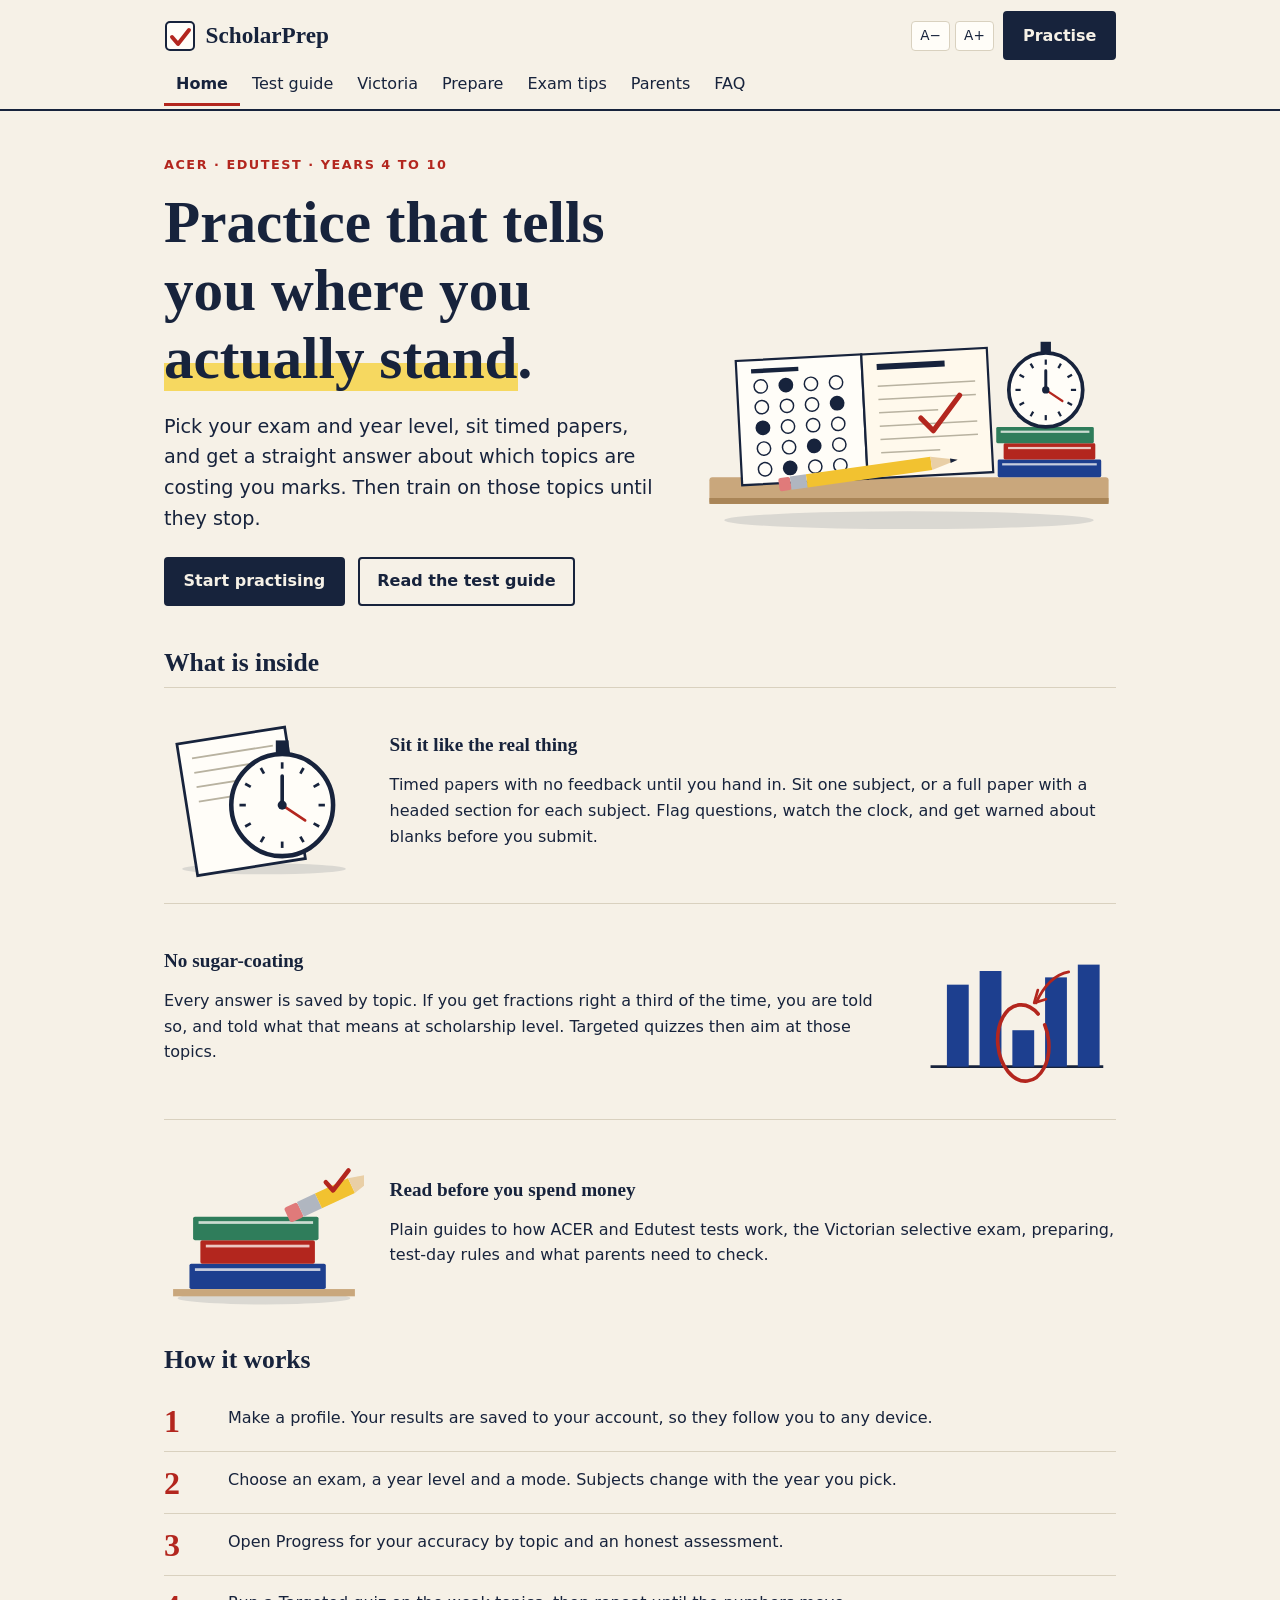
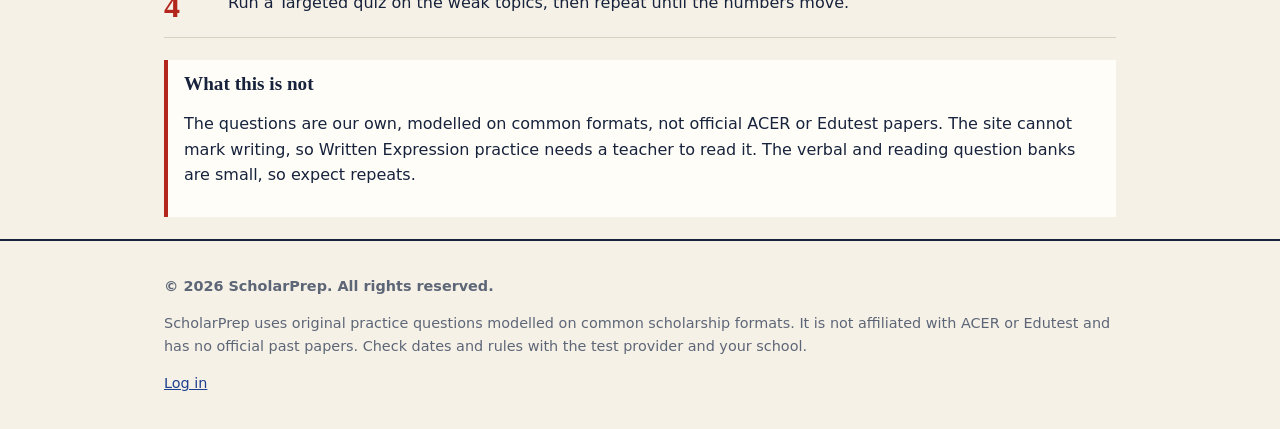
==== commit 5aa6aaaa: "Removing references to other websites" ====
--- a/index.html
+++ b/index.html
@@ -1,10 +1,10 @@
-<!DOCTYPE html><html lang="en-AU"><head><meta charset="utf-8"><meta name="viewport" content="width=device-width,initial-scale=1"><title>ScholarPrep - scholarship exam practice for Years 4 to 10</title><meta name="description" content="Practice papers for ACER, Edutest and other scholarship tests, with timed exam mode, quizzes aimed at your weak spots, and straight feedback."><meta property="og:title" content="ScholarPrep - scholarship exam practice for Years 4 to 10"><meta property="og:description" content="Practice papers for ACER, Edutest and other scholarship tests, with timed exam mode, quizzes aimed at your weak spots, and straight feedback."><meta name="theme-color" content="#1d3f8f"><meta http-equiv="Content-Security-Policy" content="default-src 'none'; script-src 'self' 'unsafe-inline'; style-src 'self' 'unsafe-inline'; img-src 'self' data:; connect-src https://ukjnhyumzsazdkqpvpqp.supabase.co; base-uri 'none'; form-action 'none'"><meta name="referrer" content="no-referrer"><link rel="icon" href="logo.svg" type="image/svg+xml"><link rel="stylesheet" href="styles.css"><script src="site.js"></script></head><body><header class="top"><div class="wrap"><a class="brand" href="index.html"><img src="logo.svg" alt="" width="32" height="32"><span>ScholarPrep</span></a><span class="tools"><span id="fz"><button onclick="fz(-1)" aria-label="Smaller text">A−</button> <button onclick="fz(1)" aria-label="Larger text">A+</button></span><a class="btn" href="app.html">Practise</a></span><nav class="menu" aria-label="Main"><a href="index.html" aria-current="page">Home</a><a href="guide.html">Test guide</a><a href="victoria.html">Victoria</a><a href="prepare.html">Prepare</a><a href="tips.html">Exam tips</a><a href="parents.html">Parents</a><a href="faq.html">FAQ</a><a href="sources.html">Sources</a></nav></div></header><main class="wrap">
+<!DOCTYPE html><html lang="en-AU"><head><meta charset="utf-8"><meta name="viewport" content="width=device-width,initial-scale=1"><title>ScholarPrep - scholarship exam practice for Years 4 to 10</title><meta name="description" content="Practice papers for ACER, Edutest and other scholarship tests, with timed exam mode, quizzes aimed at your weak spots, and straight feedback."><meta property="og:title" content="ScholarPrep - scholarship exam practice for Years 4 to 10"><meta property="og:description" content="Practice papers for ACER, Edutest and other scholarship tests, with timed exam mode, quizzes aimed at your weak spots, and straight feedback."><meta name="theme-color" content="#1d3f8f"><meta http-equiv="Content-Security-Policy" content="default-src 'none'; script-src 'self' 'unsafe-inline'; style-src 'self' 'unsafe-inline'; img-src 'self' data:; connect-src https://ukjnhyumzsazdkqpvpqp.supabase.co; base-uri 'none'; form-action 'none'"><meta name="referrer" content="no-referrer"><link rel="icon" href="logo.svg" type="image/svg+xml"><link rel="stylesheet" href="styles.css"><script src="site.js"></script></head><body><header class="top"><div class="wrap"><a class="brand" href="index.html"><img src="logo.svg" alt="" width="32" height="32"><span>ScholarPrep</span></a><span class="tools"><span id="fz"><button onclick="fz(-1)" aria-label="Smaller text">A−</button> <button onclick="fz(1)" aria-label="Larger text">A+</button></span><a class="btn" href="app.html">Practise</a></span><nav class="menu" aria-label="Main"><a href="index.html" aria-current="page">Home</a><a href="guide.html">Test guide</a><a href="victoria.html">Victoria</a><a href="prepare.html">Prepare</a><a href="tips.html">Exam tips</a><a href="parents.html">Parents</a><a href="faq.html">FAQ</a></nav></div></header><main class="wrap">
 <section class="hero"><div><p class="eyebrow">ACER &middot; Edutest &middot; Years 4 to 10</p><h1>Practice that tells you where you <span class="hl">actually stand</span>.</h1><p class="lead">Pick your exam and year level, sit timed papers, and get a straight answer about which topics are costing you marks. Then train on those topics until they stop.</p><div class="acts"><a class="btn" href="app.html">Start practising</a><a class="btn2" href="guide.html">Read the test guide</a></div></div><img src="hero.svg" alt="An exam answer sheet, a red tick, a pencil, a stopwatch and a stack of books on a desk" width="560" height="420"></section>
 <section><h2>What is inside</h2>
 <div class="row"><img src="clock.svg" alt="A stopwatch" width="200" height="164"><div><h3>Sit it like the real thing</h3><p>Timed papers with no feedback until you hand in. Sit one subject, or a full paper with a headed section for each subject. Flag questions, watch the clock, and get warned about blanks before you submit.</p></div></div>
 <div class="row"><img src="chart.svg" alt="A bar chart with one weak bar circled" width="200" height="164"><div><h3>No sugar-coating</h3><p>Every answer is saved by topic. If you get fractions right a third of the time, you are told so, and told what that means at scholarship level. Targeted quizzes then aim at those topics.</p></div></div>
-<div class="row"><img src="books.svg" alt="A stack of books" width="200" height="164"><div><h3>Read before you spend money</h3><p>Plain guides to how ACER and Edutest tests work, the Victorian selective exam, preparing, test-day rules and what parents need to check. Sources are listed, and we say where tutoring websites disagree with ACER.</p></div></div>
+<div class="row"><img src="books.svg" alt="A stack of books" width="200" height="164"><div><h3>Read before you spend money</h3><p>Plain guides to how ACER and Edutest tests work, the Victorian selective exam, preparing, test-day rules and what parents need to check.</p></div></div>
 </section>
 <section><h2>How it works</h2><ol class="steps"><li><span>Make a profile. Your results are saved to your account, so they follow you to any device.</span></li><li><span>Choose an exam, a year level and a mode. Subjects change with the year you pick.</span></li><li><span>Open Progress for your accuracy by topic and an honest assessment.</span></li><li><span>Run a Targeted quiz on the weak topics, then repeat until the numbers move.</span></li></ol></section>
 <section class="note"><h3>What this is not</h3><p>The questions are our own, modelled on common formats, not official ACER or Edutest papers. The site cannot mark writing, so Written Expression practice needs a teacher to read it. The verbal and reading question banks are small, so expect repeats.</p></section>
-</main><footer class="foot"><div class="wrap"><p>ScholarPrep uses original practice questions modelled on common scholarship formats. It is not affiliated with ACER or Edutest and has no official past papers. Check dates and rules with ACER and your school.</p><p><a href="sources.html">Sources</a> &middot; <a href="app.html">Log in</a></p></div></footer></body></html>+</main><footer class="foot"><div class="wrap"><p><b>&copy; 2026 ScholarPrep. All rights reserved.</b></p><p>ScholarPrep uses original practice questions modelled on common scholarship formats. It is not affiliated with ACER or Edutest and has no official past papers. Check dates and rules with the test provider and your school.</p><p><a href="app.html">Log in</a></p></div></footer></body></html>
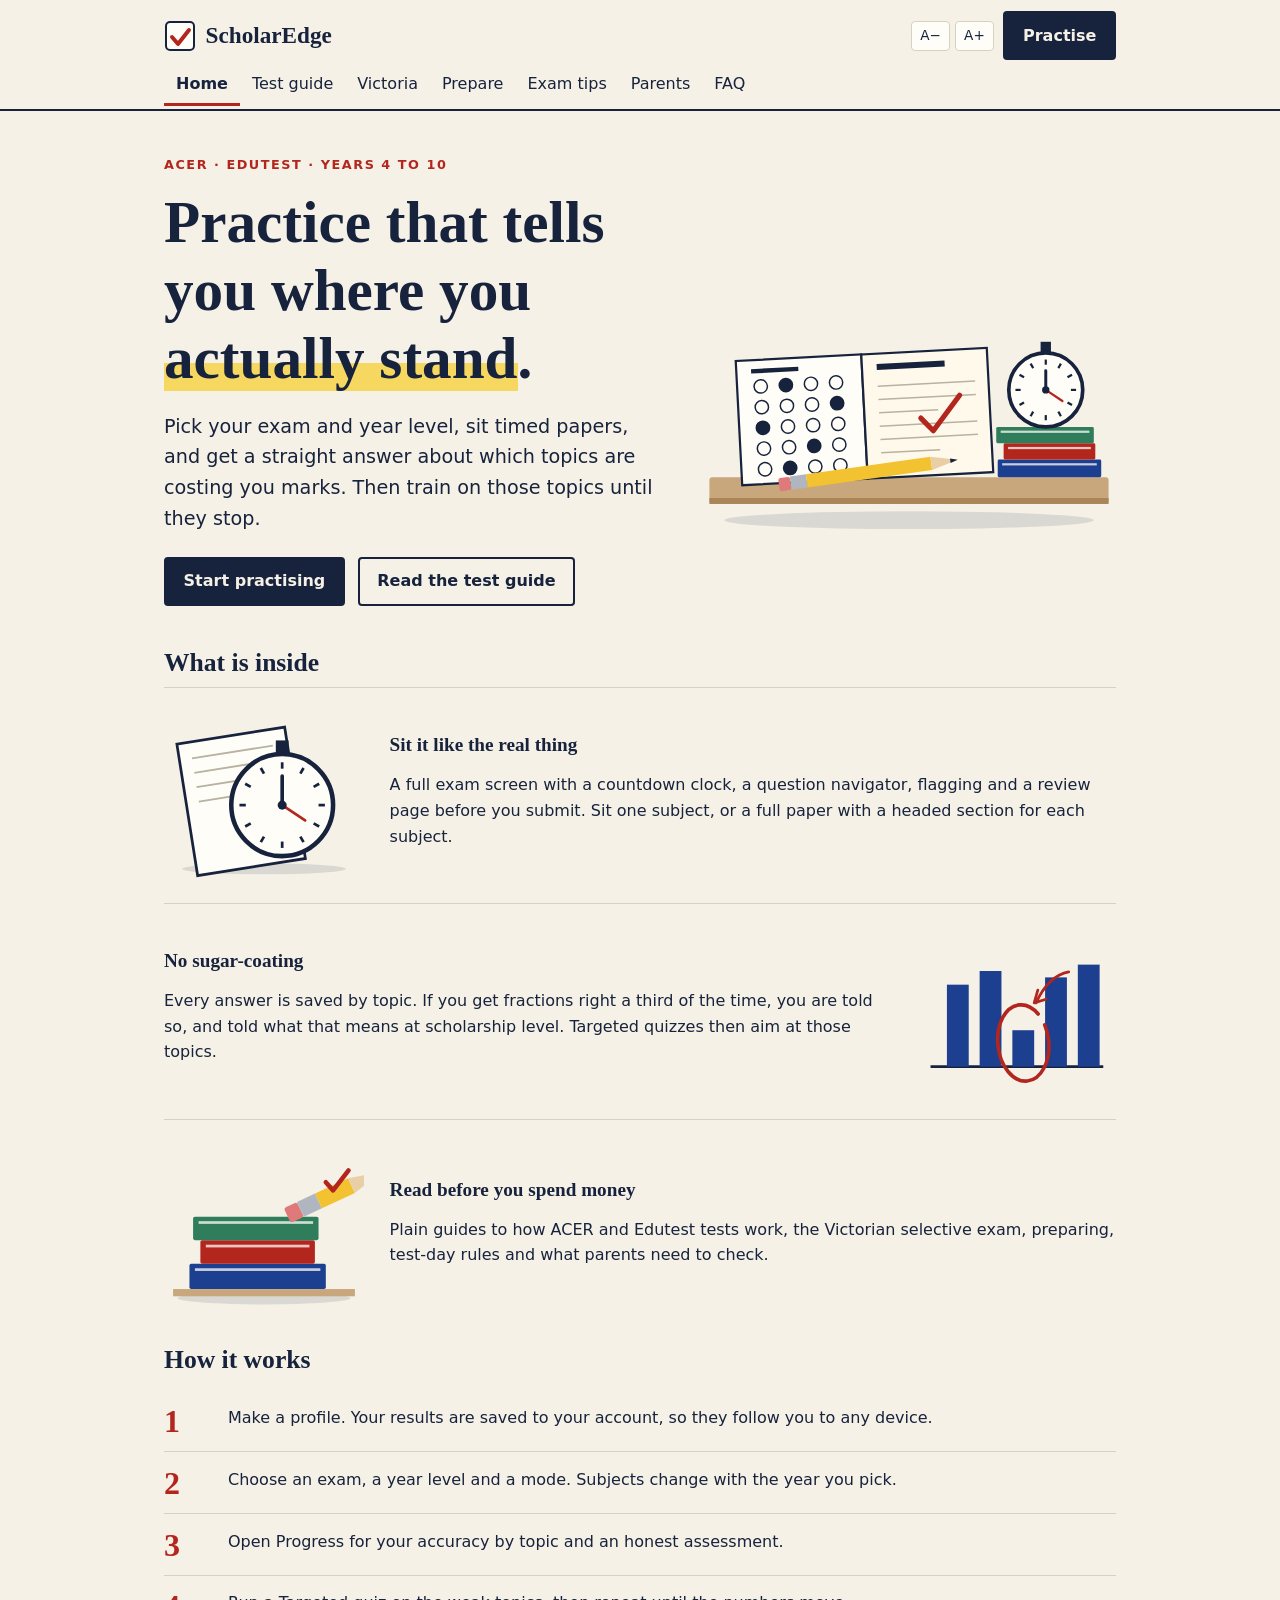
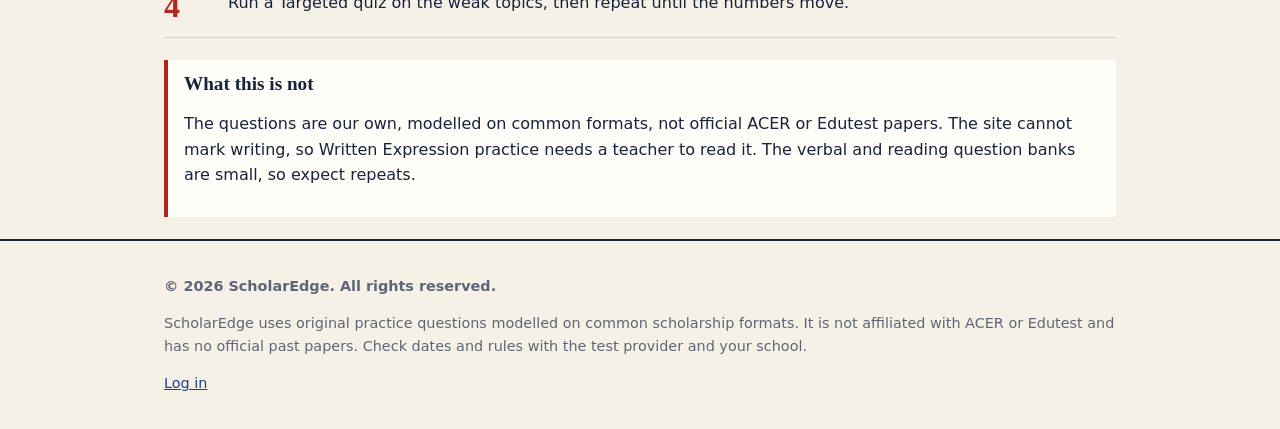
==== commit 131e040e: "Changed colour scheme + new name" ====
--- a/index.html
+++ b/index.html
@@ -1,10 +1,10 @@
-<!DOCTYPE html><html lang="en-AU"><head><meta charset="utf-8"><meta name="viewport" content="width=device-width,initial-scale=1"><title>ScholarPrep - scholarship exam practice for Years 4 to 10</title><meta name="description" content="Practice papers for ACER, Edutest and other scholarship tests, with timed exam mode, quizzes aimed at your weak spots, and straight feedback."><meta property="og:title" content="ScholarPrep - scholarship exam practice for Years 4 to 10"><meta property="og:description" content="Practice papers for ACER, Edutest and other scholarship tests, with timed exam mode, quizzes aimed at your weak spots, and straight feedback."><meta name="theme-color" content="#1d3f8f"><meta http-equiv="Content-Security-Policy" content="default-src 'none'; script-src 'self' 'unsafe-inline'; style-src 'self' 'unsafe-inline'; img-src 'self' data:; connect-src https://ukjnhyumzsazdkqpvpqp.supabase.co; base-uri 'none'; form-action 'none'"><meta name="referrer" content="no-referrer"><link rel="icon" href="logo.svg" type="image/svg+xml"><link rel="stylesheet" href="styles.css"><script src="site.js"></script></head><body><header class="top"><div class="wrap"><a class="brand" href="index.html"><img src="logo.svg" alt="" width="32" height="32"><span>ScholarPrep</span></a><span class="tools"><span id="fz"><button onclick="fz(-1)" aria-label="Smaller text">A−</button> <button onclick="fz(1)" aria-label="Larger text">A+</button></span><a class="btn" href="app.html">Practise</a></span><nav class="menu" aria-label="Main"><a href="index.html" aria-current="page">Home</a><a href="guide.html">Test guide</a><a href="victoria.html">Victoria</a><a href="prepare.html">Prepare</a><a href="tips.html">Exam tips</a><a href="parents.html">Parents</a><a href="faq.html">FAQ</a></nav></div></header><main class="wrap">
+<!DOCTYPE html><html lang="en-AU"><head><meta charset="utf-8"><meta name="viewport" content="width=device-width,initial-scale=1"><title>ScholarEdge - scholarship exam practice for Years 4 to 10</title><meta name="description" content="Practice papers for ACER, Edutest and other scholarship tests, with timed exam mode, quizzes aimed at your weak spots, and straight feedback."><meta property="og:title" content="ScholarEdge - scholarship exam practice for Years 4 to 10"><meta property="og:description" content="Practice papers for ACER, Edutest and other scholarship tests, with timed exam mode, quizzes aimed at your weak spots, and straight feedback."><meta name="theme-color" content="#0b0b0c"><meta http-equiv="Content-Security-Policy" content="default-src 'none'; script-src 'self' 'unsafe-inline'; style-src 'self' 'unsafe-inline'; img-src 'self' data:; connect-src https://ukjnhyumzsazdkqpvpqp.supabase.co; base-uri 'none'; form-action 'none'"><meta name="referrer" content="no-referrer"><link rel="icon" href="logo.svg" type="image/svg+xml"><link rel="stylesheet" href="styles.css"><script src="site.js"></script></head><body><header class="top"><div class="wrap"><a class="brand" href="index.html"><img src="logo.svg" alt="" width="32" height="32"><span>ScholarEdge</span></a><span class="tools"><span id="fz"><button onclick="fz(-1)" aria-label="Smaller text">A−</button> <button onclick="fz(1)" aria-label="Larger text">A+</button></span><a class="btn" href="app.html">Practise</a></span><nav class="menu" aria-label="Main"><a href="index.html" aria-current="page">Home</a><a href="guide.html">Test guide</a><a href="victoria.html">Victoria</a><a href="prepare.html">Prepare</a><a href="tips.html">Exam tips</a><a href="parents.html">Parents</a><a href="faq.html">FAQ</a></nav></div></header><main class="wrap">
 <section class="hero"><div><p class="eyebrow">ACER &middot; Edutest &middot; Years 4 to 10</p><h1>Practice that tells you where you <span class="hl">actually stand</span>.</h1><p class="lead">Pick your exam and year level, sit timed papers, and get a straight answer about which topics are costing you marks. Then train on those topics until they stop.</p><div class="acts"><a class="btn" href="app.html">Start practising</a><a class="btn2" href="guide.html">Read the test guide</a></div></div><img src="hero.svg" alt="An exam answer sheet, a red tick, a pencil, a stopwatch and a stack of books on a desk" width="560" height="420"></section>
 <section><h2>What is inside</h2>
-<div class="row"><img src="clock.svg" alt="A stopwatch" width="200" height="164"><div><h3>Sit it like the real thing</h3><p>Timed papers with no feedback until you hand in. Sit one subject, or a full paper with a headed section for each subject. Flag questions, watch the clock, and get warned about blanks before you submit.</p></div></div>
+<div class="row"><img src="clock.svg" alt="A stopwatch" width="200" height="164"><div><h3>Sit it like the real thing</h3><p>A full exam screen with a countdown clock, a question navigator, flagging and a review page before you submit. Sit one subject, or a full paper with a headed section for each subject.</p></div></div>
 <div class="row"><img src="chart.svg" alt="A bar chart with one weak bar circled" width="200" height="164"><div><h3>No sugar-coating</h3><p>Every answer is saved by topic. If you get fractions right a third of the time, you are told so, and told what that means at scholarship level. Targeted quizzes then aim at those topics.</p></div></div>
 <div class="row"><img src="books.svg" alt="A stack of books" width="200" height="164"><div><h3>Read before you spend money</h3><p>Plain guides to how ACER and Edutest tests work, the Victorian selective exam, preparing, test-day rules and what parents need to check.</p></div></div>
 </section>
 <section><h2>How it works</h2><ol class="steps"><li><span>Make a profile. Your results are saved to your account, so they follow you to any device.</span></li><li><span>Choose an exam, a year level and a mode. Subjects change with the year you pick.</span></li><li><span>Open Progress for your accuracy by topic and an honest assessment.</span></li><li><span>Run a Targeted quiz on the weak topics, then repeat until the numbers move.</span></li></ol></section>
 <section class="note"><h3>What this is not</h3><p>The questions are our own, modelled on common formats, not official ACER or Edutest papers. The site cannot mark writing, so Written Expression practice needs a teacher to read it. The verbal and reading question banks are small, so expect repeats.</p></section>
-</main><footer class="foot"><div class="wrap"><p><b>&copy; 2026 ScholarPrep. All rights reserved.</b></p><p>ScholarPrep uses original practice questions modelled on common scholarship formats. It is not affiliated with ACER or Edutest and has no official past papers. Check dates and rules with the test provider and your school.</p><p><a href="app.html">Log in</a></p></div></footer></body></html>+</main><footer class="foot"><div class="wrap"><p><b>&copy; 2026 ScholarEdge. All rights reserved.</b></p><p>ScholarEdge uses original practice questions modelled on common scholarship formats. It is not affiliated with ACER or Edutest and has no official past papers. Check dates and rules with the test provider and your school.</p><p><a href="app.html">Log in</a></p></div></footer></body></html>
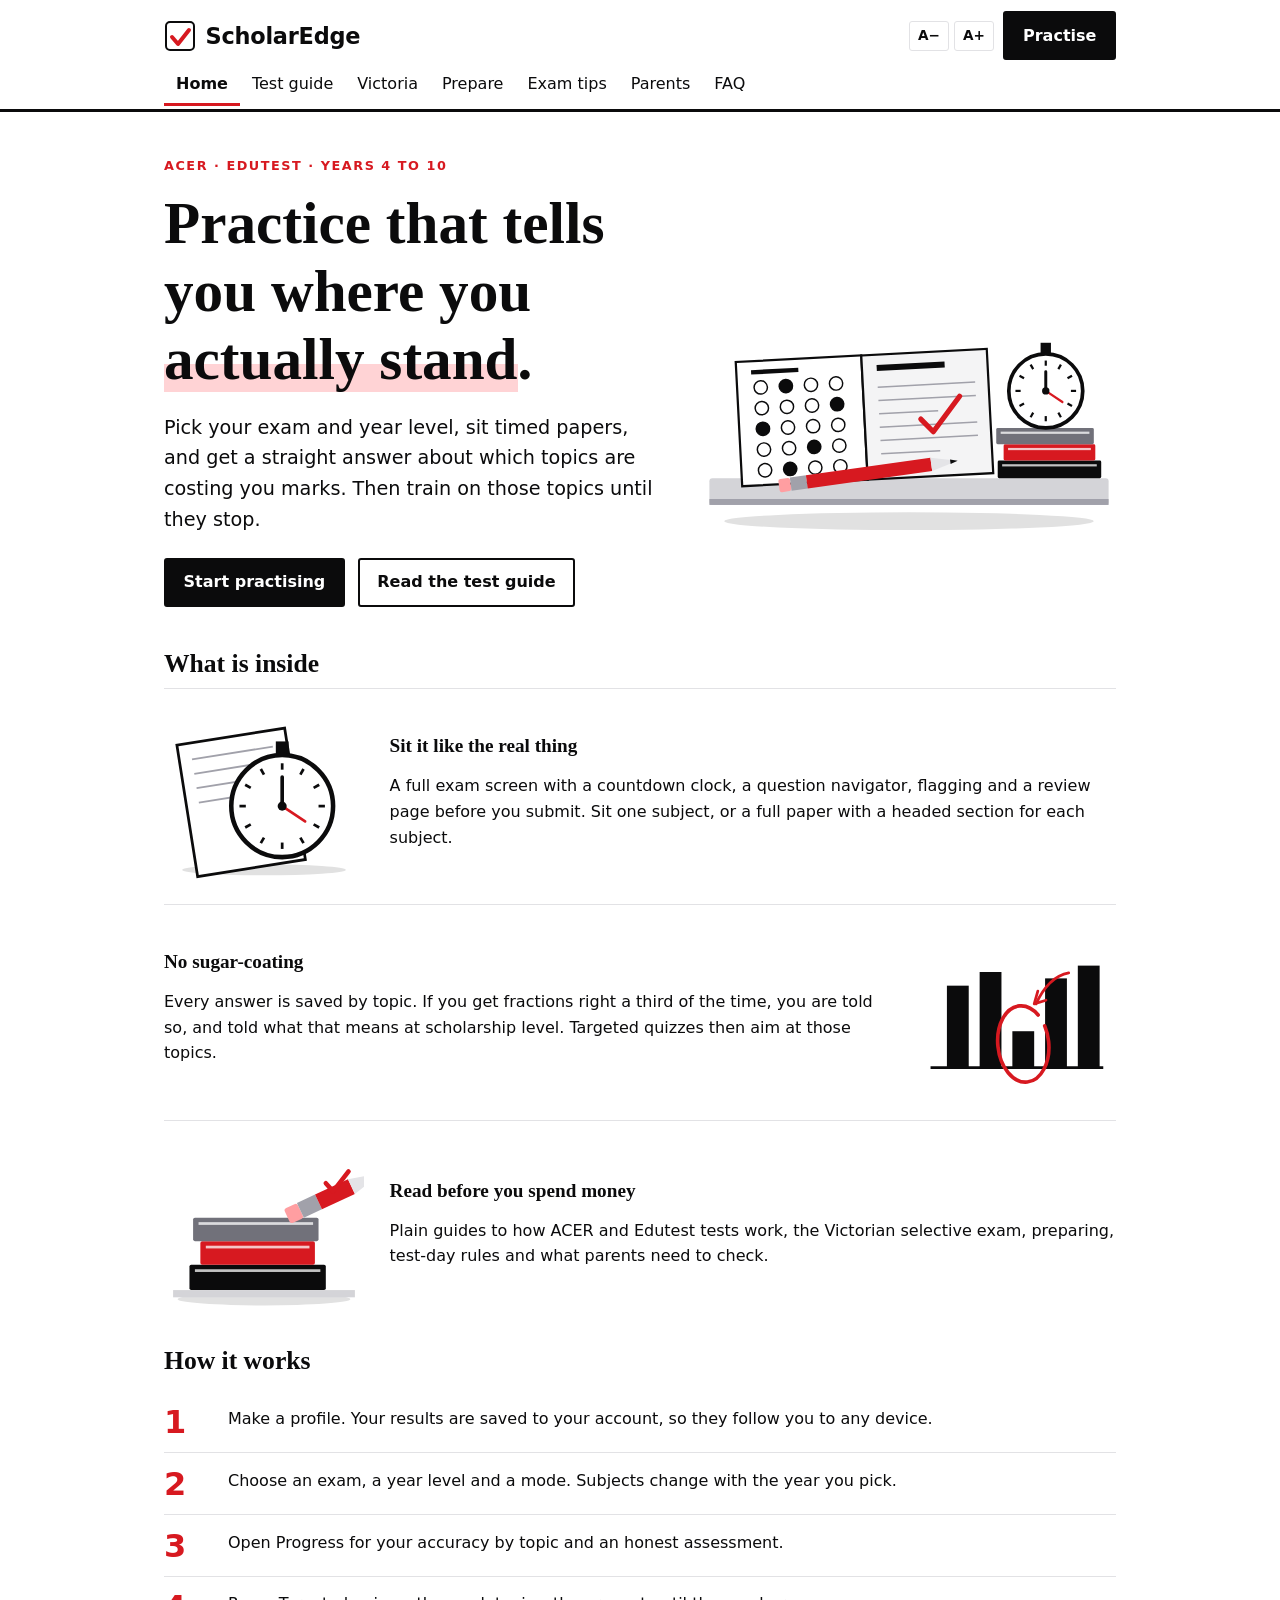
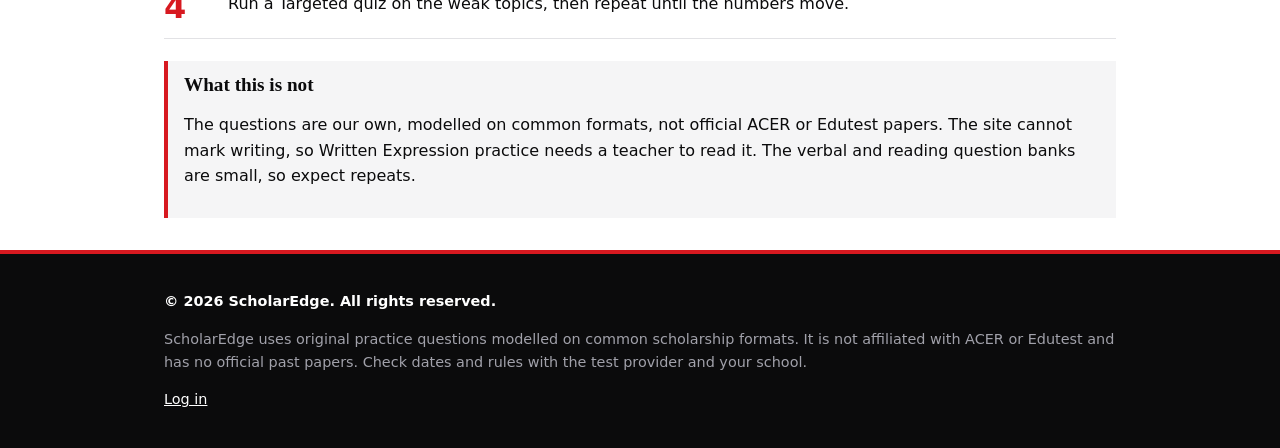
==== commit 21cdf8db: "Update index.html" ====
--- a/index.html
+++ b/index.html
@@ -1,4 +1,4 @@
-<!DOCTYPE html><html lang="en-AU"><head><meta charset="utf-8"><meta name="viewport" content="width=device-width,initial-scale=1"><title>ScholarEdge - scholarship exam practice for Years 4 to 10</title><meta name="description" content="Practice papers for ACER, Edutest and other scholarship tests, with timed exam mode, quizzes aimed at your weak spots, and straight feedback."><meta property="og:title" content="ScholarEdge - scholarship exam practice for Years 4 to 10"><meta property="og:description" content="Practice papers for ACER, Edutest and other scholarship tests, with timed exam mode, quizzes aimed at your weak spots, and straight feedback."><meta name="theme-color" content="#0b0b0c"><meta http-equiv="Content-Security-Policy" content="default-src 'none'; script-src 'self' 'unsafe-inline'; style-src 'self' 'unsafe-inline'; img-src 'self' data:; connect-src https://ukjnhyumzsazdkqpvpqp.supabase.co; base-uri 'none'; form-action 'none'"><meta name="referrer" content="no-referrer"><link rel="icon" href="logo.svg" type="image/svg+xml"><link rel="stylesheet" href="styles.css"><script src="site.js"></script></head><body><header class="top"><div class="wrap"><a class="brand" href="index.html"><img src="logo.svg" alt="" width="32" height="32"><span>ScholarEdge</span></a><span class="tools"><span id="fz"><button onclick="fz(-1)" aria-label="Smaller text">A−</button> <button onclick="fz(1)" aria-label="Larger text">A+</button></span><a class="btn" href="app.html">Practise</a></span><nav class="menu" aria-label="Main"><a href="index.html" aria-current="page">Home</a><a href="guide.html">Test guide</a><a href="victoria.html">Victoria</a><a href="prepare.html">Prepare</a><a href="tips.html">Exam tips</a><a href="parents.html">Parents</a><a href="faq.html">FAQ</a></nav></div></header><main class="wrap">
+<!DOCTYPE html><html lang="en-AU"><head><meta charset="utf-8"><meta name="viewport" content="width=device-width,initial-scale=1"><title> ScholarEdge </title><meta name="description" content="Practice papers for ACER, Edutest and other scholarship tests, with timed exam mode, quizzes aimed at your weak spots, and straight feedback."><meta property="og:title" content="ScholarEdge - scholarship exam practice for Years 4 to 10"><meta property="og:description" content="Practice papers for ACER, Edutest and other scholarship tests, with timed exam mode, quizzes aimed at your weak spots, and straight feedback."><meta name="theme-color" content="#0b0b0c"><meta http-equiv="Content-Security-Policy" content="default-src 'none'; script-src 'self' 'unsafe-inline'; style-src 'self' 'unsafe-inline'; img-src 'self' data:; connect-src https://ukjnhyumzsazdkqpvpqp.supabase.co; base-uri 'none'; form-action 'none'"><meta name="referrer" content="no-referrer"><link rel="icon" href="logo.svg" type="image/svg+xml"><link rel="stylesheet" href="styles.css"><script src="site.js"></script></head><body><header class="top"><div class="wrap"><a class="brand" href="index.html"><img src="logo.svg" alt="" width="32" height="32"><span>ScholarEdge</span></a><span class="tools"><span id="fz"><button onclick="fz(-1)" aria-label="Smaller text">A−</button> <button onclick="fz(1)" aria-label="Larger text">A+</button></span><a class="btn" href="app.html">Practise</a></span><nav class="menu" aria-label="Main"><a href="index.html" aria-current="page">Home</a><a href="guide.html">Test guide</a><a href="victoria.html">Victoria</a><a href="prepare.html">Prepare</a><a href="tips.html">Exam tips</a><a href="parents.html">Parents</a><a href="faq.html">FAQ</a></nav></div></header><main class="wrap">
 <section class="hero"><div><p class="eyebrow">ACER &middot; Edutest &middot; Years 4 to 10</p><h1>Practice that tells you where you <span class="hl">actually stand</span>.</h1><p class="lead">Pick your exam and year level, sit timed papers, and get a straight answer about which topics are costing you marks. Then train on those topics until they stop.</p><div class="acts"><a class="btn" href="app.html">Start practising</a><a class="btn2" href="guide.html">Read the test guide</a></div></div><img src="hero.svg" alt="An exam answer sheet, a red tick, a pencil, a stopwatch and a stack of books on a desk" width="560" height="420"></section>
 <section><h2>What is inside</h2>
 <div class="row"><img src="clock.svg" alt="A stopwatch" width="200" height="164"><div><h3>Sit it like the real thing</h3><p>A full exam screen with a countdown clock, a question navigator, flagging and a review page before you submit. Sit one subject, or a full paper with a headed section for each subject.</p></div></div>
@@ -7,4 +7,4 @@
 </section>
 <section><h2>How it works</h2><ol class="steps"><li><span>Make a profile. Your results are saved to your account, so they follow you to any device.</span></li><li><span>Choose an exam, a year level and a mode. Subjects change with the year you pick.</span></li><li><span>Open Progress for your accuracy by topic and an honest assessment.</span></li><li><span>Run a Targeted quiz on the weak topics, then repeat until the numbers move.</span></li></ol></section>
 <section class="note"><h3>What this is not</h3><p>The questions are our own, modelled on common formats, not official ACER or Edutest papers. The site cannot mark writing, so Written Expression practice needs a teacher to read it. The verbal and reading question banks are small, so expect repeats.</p></section>
-</main><footer class="foot"><div class="wrap"><p><b>&copy; 2026 ScholarEdge. All rights reserved.</b></p><p>ScholarEdge uses original practice questions modelled on common scholarship formats. It is not affiliated with ACER or Edutest and has no official past papers. Check dates and rules with the test provider and your school.</p><p><a href="app.html">Log in</a></p></div></footer></body></html>+</main><footer class="foot"><div class="wrap"><p><b>&copy; 2026 ScholarEdge. All rights reserved.</b></p><p>ScholarEdge uses original practice questions modelled on common scholarship formats. It is not affiliated with ACER or Edutest and has no official past papers. Check dates and rules with the test provider and your school.</p><p><a href="app.html">Log in</a></p></div></footer></body></html>
--- a/styles.css
+++ b/styles.css
@@ -1,39 +1,73 @@
-:root{--bg:#f6f1e7;--fg:#17233c;--card:#fffdf8;--ac:#1d3f8f;--mut:#5d6677;--ok:#1b7a43;--bad:#b3261e;--bd:#d9d1bf;--hl:#f6d860;--serif:"Iowan Old Style","Palatino Linotype",Palatino,Georgia,serif}
-@media(prefers-color-scheme:dark){:root{--bg:#111827;--fg:#ece8dc;--card:#18223a;--ac:#9db8ff;--mut:#a3adbf;--ok:#6fd3a0;--bad:#ff8a80;--bd:#2d3a57;--hl:#6b5d14}}
+:root{--bg:#fff;--fg:#0b0b0c;--card:#fff;--soft:#f5f5f6;--ac:#d71920;--mut:#5f5f66;--ok:#0b0b0c;--bad:#d71920;--bd:#e2e2e5;--hl:#ffd3d5;--serif:"Iowan Old Style","Palatino Linotype",Palatino,Georgia,serif}
+@media(prefers-color-scheme:dark){:root{--bg:#0b0b0c;--fg:#f5f5f6;--card:#141416;--soft:#1b1b1e;--ac:#ff4d54;--mut:#a1a1aa;--ok:#f5f5f6;--bad:#ff4d54;--bd:#2b2b30;--hl:#5a1a1d}}
 *{box-sizing:border-box}body{margin:0;background:var(--bg);color:var(--fg);font:1rem/1.6 system-ui,-apple-system,"Segoe UI",sans-serif}
 .wrap{max-width:62rem;margin:0 auto;padding:0 1.25rem}a{color:var(--ac)}
 h1,h2,h3{font-family:var(--serif);font-weight:700;line-height:1.15;margin:.4em 0}h1{font-size:clamp(2rem,4.5vw,3rem)}h2{font-size:1.6rem}h3{font-size:1.2rem}
-.top{border-bottom:2px solid var(--fg)}.top .wrap{display:flex;flex-wrap:wrap;align-items:center;gap:.3rem 1rem;padding-top:.7rem}
-.brand{display:flex;align-items:center;gap:.6rem;font:700 1.45rem var(--serif);color:var(--fg);text-decoration:none}
+/* site header */
+.top{border-bottom:3px solid var(--fg)}.top .wrap{display:flex;flex-wrap:wrap;align-items:center;gap:.3rem 1rem;padding-top:.7rem}
+.brand{display:flex;align-items:center;gap:.6rem;font:800 1.4rem system-ui;letter-spacing:-.01em;color:var(--fg);text-decoration:none}
 .tools{margin-left:auto;display:flex;align-items:center;gap:.6rem}
 .menu{order:3;width:100%;display:flex;overflow-x:auto;padding-bottom:.2rem}.menu a{white-space:nowrap;padding:.4rem .75rem;color:var(--fg);text-decoration:none;border-bottom:3px solid transparent}
-.menu a:hover{border-color:var(--bd)}.menu a[aria-current]{border-color:var(--bad);font-weight:600}
-.btn,.btn2{display:inline-block;padding:.6rem 1.1rem;border-radius:4px;text-decoration:none;font-weight:600;border:2px solid var(--fg)}
-.btn{background:var(--fg);color:var(--bg)}.btn2{color:var(--fg)}.btn:hover{background:var(--ac);border-color:var(--ac)}.btn2:hover{background:var(--card)}
+.menu a:hover{border-color:var(--bd)}.menu a[aria-current]{border-color:var(--ac);font-weight:700}
+.btn,.btn2{display:inline-block;padding:.6rem 1.1rem;border-radius:3px;text-decoration:none;font-weight:700;border:2px solid var(--fg)}
+.btn{background:var(--fg);color:var(--bg)}.btn2{color:var(--fg)}.btn:hover{background:var(--ac);border-color:var(--ac);color:#fff}.btn2:hover{background:var(--soft)}
 #fz button{padding:.2rem .5rem;font-size:.85rem}
+/* home */
 .hero{display:grid;grid-template-columns:1.1fr .9fr;gap:2rem;align-items:center;padding:3rem 0 2rem}.hero h1{font-size:clamp(2.3rem,5.2vw,3.7rem);margin:0 0 1rem}.hero img{width:100%;height:auto}
-.eyebrow{font:600 .8rem/1 system-ui;letter-spacing:.12em;text-transform:uppercase;color:var(--bad);margin:0 0 1rem}
+.eyebrow{font:700 .8rem/1 system-ui;letter-spacing:.12em;text-transform:uppercase;color:var(--ac);margin:0 0 1rem}
 .hl{background:linear-gradient(transparent 58%,var(--hl) 58%)}.lead{font-size:1.2rem;max-width:34rem}.acts{display:flex;gap:.8rem;flex-wrap:wrap;margin-top:1.4rem}
 .row{display:grid;grid-template-columns:200px 1fr;gap:1.6rem;align-items:center;padding:1.6rem 0;border-top:1px solid var(--bd)}.row:nth-child(odd){grid-template-columns:1fr 200px}.row:nth-child(odd) img{order:2}.row img{width:100%;height:auto}
-ol.steps{list-style:none;counter-reset:s;padding:0;margin:1rem 0}ol.steps li{counter-increment:s;display:grid;grid-template-columns:3rem 1fr;gap:1rem;padding:.9rem 0;border-bottom:1px solid var(--bd)}ol.steps li:before{content:counter(s);font:700 2rem/1 var(--serif);color:var(--bad)}
+ol.steps{list-style:none;counter-reset:s;padding:0;margin:1rem 0}ol.steps li{counter-increment:s;display:grid;grid-template-columns:3rem 1fr;gap:1rem;padding:.9rem 0;border-bottom:1px solid var(--bd)}ol.steps li:before{content:counter(s);font:800 2rem/1 system-ui;color:var(--ac)}
 .pagehead{display:grid;grid-template-columns:1fr 180px;gap:1.5rem;align-items:center;padding:2.2rem 0 1rem;border-bottom:1px solid var(--bd)}.pagehead p{font-size:1.15rem;color:var(--mut);margin:.5rem 0 0;max-width:36rem}.pagehead img{width:100%;height:auto}
-.prose{max-width:42rem;padding:1rem 0 3rem;font:1.1rem/1.7 Georgia,var(--serif)}.prose h2{margin:2.2rem 0 .5rem}.prose h2:before{content:"";display:block;width:2.5rem;height:4px;background:var(--bad);margin-bottom:.5rem}.prose ul,.prose ol{padding-left:1.3rem}
+.prose{max-width:42rem;padding:1rem 0 3rem;font:1.1rem/1.7 Georgia,var(--serif)}.prose h2{margin:2.2rem 0 .5rem}.prose h2:before{content:"";display:block;width:2.5rem;height:4px;background:var(--ac);margin-bottom:.5rem}.prose ul,.prose ol{padding-left:1.3rem}
 .cta{display:flex;gap:.8rem;flex-wrap:wrap;margin-top:2.5rem;padding-top:1.5rem;border-top:1px solid var(--bd);font-family:system-ui}
-.note{border-left:4px solid var(--bad);background:var(--card);padding:.8rem 1rem;margin:1.4rem 0}.note h3{margin-top:0}
-.foot{border-top:2px solid var(--fg);padding:1.2rem 0;color:var(--mut);font-size:.9rem}
+.note{border-left:4px solid var(--ac);background:var(--soft);padding:.8rem 1rem;margin:1.4rem 0}.note h3{margin-top:0}
+.foot{background:#0b0b0c;color:#a1a1aa;border-top:4px solid var(--ac);padding:1.4rem 0;font-size:.9rem;margin-top:2rem}.foot a,.foot b{color:#fff}
 @media(max-width:760px){.hero{grid-template-columns:1fr}.hero img{max-width:26rem}}
 @media(max-width:620px){.row,.row:nth-child(odd){grid-template-columns:1fr}.row img{max-width:150px;order:0!important}.pagehead{grid-template-columns:1fr}.pagehead img{max-width:120px}}
-/* practice app */
-#appbar{border-bottom:1px solid var(--bd)}#appbar .wrap{display:flex;justify-content:flex-end;padding-top:.5rem;padding-bottom:.5rem}#nav button{margin-left:.25rem}
-main#app{max-width:52rem;margin:0 auto;padding:1rem 1.25rem 3rem}
-.c{background:var(--card);border:1px solid var(--bd);border-radius:4px;padding:1rem 1.1rem;margin:.9rem 0;scroll-margin-top:7rem}
-button,select,input,textarea{font:inherit;padding:.55rem .75rem;border-radius:4px;border:1px solid var(--bd);background:var(--card);color:var(--fg)}
-button{cursor:pointer}button:hover{border-color:var(--fg)}:focus-visible{outline:2px solid var(--ac);outline-offset:2px}
-.p{background:var(--fg);color:var(--bg);border-color:var(--fg);font-weight:600}.o{display:block;width:100%;text-align:left;margin:.4rem 0}
-.ok{border-color:var(--ok)!important;background:color-mix(in srgb,var(--ok) 20%,var(--card))}.no{border-color:var(--bad)!important;background:color-mix(in srgb,var(--bad) 20%,var(--card))}
-.bar{height:8px;background:var(--bd);border-radius:4px;overflow:hidden}.bar i{display:block;height:100%;background:var(--ac)}
+/* shared controls */
+button,select,input,textarea{font:inherit;padding:.55rem .75rem;border-radius:3px;border:1px solid var(--bd);background:var(--card);color:var(--fg)}
+button{cursor:pointer;font-weight:600}button:hover:not(:disabled){border-color:var(--fg)}button:disabled{opacity:.45;cursor:not-allowed}:focus-visible{outline:3px solid var(--ac);outline-offset:2px}
+.p{background:var(--fg);color:var(--bg);border-color:var(--fg)}.p:hover:not(:disabled){background:var(--ac);border-color:var(--ac)!important;color:#fff}
 label{display:block;margin:.3rem 0}label input[type=radio],label input[type=checkbox]{margin-right:.5rem}.g{display:grid;gap:.8rem;grid-template-columns:repeat(auto-fit,minmax(13rem,1fr))}.g select,.g input,textarea{width:100%}
-.m,small{color:var(--mut)}table{width:100%;border-collapse:collapse}th{font:600 .8rem system-ui;text-transform:uppercase;letter-spacing:.06em;text-align:left;border-bottom:2px solid var(--fg);padding:.4rem}td{padding:.45rem .4rem;border-bottom:1px solid var(--bd)}
-.sec{border-bottom:3px double var(--fg);padding-bottom:4px;margin-top:2rem}#tm{position:sticky;top:0;background:var(--bg);padding:.5rem 0;font-weight:700;font-size:1.1rem;z-index:2}
-#nv a{display:inline-block;min-width:2rem;text-align:center;margin:2px;padding:2px 4px;border:1px solid var(--bd);border-radius:4px;color:var(--fg);text-decoration:none;background:var(--card)}#nv a.a{background:var(--fg);color:var(--bg)}#nv a.f{outline:2px solid #d9a400}
-.t{border-left:4px solid var(--bd);padding-left:.7rem;margin:.7rem 0}.t.b{border-color:var(--bad)}.t.w{border-color:#d9a400}.t.g2{border-color:var(--ok)}
+.m,small{color:var(--mut)}table{width:100%;border-collapse:collapse}th{font:700 .75rem system-ui;text-transform:uppercase;letter-spacing:.06em;text-align:left;border-bottom:2px solid var(--fg);padding:.4rem}td{padding:.45rem .4rem;border-bottom:1px solid var(--bd)}
+.c{background:var(--card);border:1px solid var(--bd);padding:1rem 1.1rem;margin:.9rem 0}
+.bar{height:10px;background:var(--bd);overflow:hidden}.bar i{display:block;height:100%;background:var(--ac)}
+.t{border-left:4px solid var(--bd);padding-left:.8rem;margin:.8rem 0}.t.b{border-color:var(--bad)}.t.w{border-color:var(--fg)}.t.g2{border-color:var(--ok)}
+/* platform shell */
+.plat .pbar{display:flex;align-items:center;gap:.8rem;padding:.55rem 1.1rem;background:#0b0b0c;color:#fff;border-bottom:3px solid var(--ac)}
+.plat .brand{color:#fff;font-size:1.15rem}.pgrow{flex:1}.plat #who{font-size:.85rem;color:#d4d4d8}
+.plat #fz button,.btn2.sm{background:transparent;color:#fff;border-color:#52525b;padding:.25rem .6rem;font-size:.85rem}
+.pwrap{display:grid;grid-template-columns:13.5rem 1fr;min-height:calc(100vh - 9rem)}.pwrap:has(#side:empty){grid-template-columns:1fr}
+#side{background:var(--soft);border-right:1px solid var(--bd);padding:1rem .5rem;display:flex;flex-direction:column;gap:.1rem}#side:empty{display:none}
+.sl{display:block;width:100%;text-align:left;padding:.65rem .9rem;border:0;border-left:4px solid transparent;border-radius:0;background:transparent;color:var(--fg);font-weight:600;text-decoration:none}
+.sl:hover{background:var(--bd)}.sl.on{border-left-color:var(--ac);background:var(--card)}
+main#app{width:100%;max-width:72rem;margin:0 auto;padding:1.2rem 1.5rem 3rem}main#app h1,main#app h2,main#app h3{font-family:system-ui;font-weight:800;letter-spacing:-.01em}main#app h1{font-size:1.9rem}main#app h2{font-size:1.25rem}
+.tiles{display:grid;grid-template-columns:repeat(auto-fit,minmax(10rem,1fr));gap:.8rem;margin:1rem 0}.tile{border:1px solid var(--bd);border-top:4px solid var(--fg);padding:.8rem 1rem;background:var(--card)}.tile:first-child{border-top-color:var(--ac)}
+.tile b{display:block;font-size:1.7rem;font-weight:800;line-height:1.15;overflow-wrap:anywhere}.tile span{color:var(--mut);font-size:.85rem}
+.pn{border:1px solid var(--bd);background:var(--card);padding:1rem 1.2rem;margin:1rem 0}.cols{display:grid;grid-template-columns:1.2fr 1fr;gap:1rem}.cols .pn{margin:0}
+.fa{display:grid;gap:.25rem;margin:.8rem 0}.acts2{display:flex;flex-wrap:wrap;gap:.6rem}.chk{display:flex;align-items:center}.sect{padding:.45rem 0;border-bottom:1px solid var(--bd);font-weight:600}
+.auth{display:grid;grid-template-columns:1fr 1fr;min-height:26rem;border:1px solid var(--bd)}.ablk{background:#0b0b0c;color:#fff;padding:2.2rem;border-left:6px solid var(--ac)}.ablk h1{color:#fff;font-size:2.3rem}.ablk p{color:#d4d4d8}.aform{padding:2.2rem}
+.alert{background:var(--ac);color:#fff;padding:.7rem 1rem;font-weight:700}
+/* exam room */
+body.exam .pbar,body.exam .foot,body.exam #side{display:none}body.exam .pwrap{display:block}
+.xbar{position:sticky;top:0;z-index:5;display:flex;flex-wrap:wrap;align-items:center;gap:.5rem 1.2rem;background:#0b0b0c;color:#fff;padding:.7rem 1.1rem;border-bottom:3px solid var(--ac);margin:-1.2rem -1.5rem 1rem}
+.xbar .xsec{font-weight:700;flex:1}.xbar .xy{color:#a1a1aa}.xr{display:flex;align-items:center;gap:.8rem}
+.xbar button{background:transparent;color:#fff;border-color:#52525b}.xbar .p{background:var(--ac);border-color:var(--ac);color:#fff}
+.timer{font:800 1.4rem ui-monospace,Menlo,monospace;background:#1f1f23;padding:.15rem .7rem;border:1px solid #3f3f46}.timer.low{background:var(--ac);border-color:var(--ac)}
+.xmain{display:grid;grid-template-columns:1fr 17rem;gap:1rem;align-items:start}
+.qc{border:1px solid var(--bd);background:var(--card);padding:1.2rem 1.4rem}.qc h2{margin-top:0}
+.qh{display:flex;justify-content:space-between;align-items:center;gap:1rem;border-bottom:2px solid var(--fg);padding-bottom:.6rem;margin-bottom:1rem}.flag{display:flex;align-items:center;font-weight:700;margin:0}
+.stem{font-size:1.15rem;line-height:1.65;margin-bottom:1.1rem}.opts{display:grid;gap:.6rem}
+.opt{display:flex;gap:.9rem;align-items:flex-start;text-align:left;width:100%;padding:.8rem 1rem;border:2px solid var(--bd);background:var(--card);font-weight:500}
+.opt:hover:not(:disabled){border-color:var(--fg)}.opt:disabled{opacity:1;cursor:default}
+.opt .lt{flex:none;width:1.9rem;height:1.9rem;display:grid;place-items:center;border:2px solid var(--fg);border-radius:50%;font-weight:800}
+.opt.sel,.opt.good{border-color:var(--fg);background:var(--soft)}.opt.sel .lt,.opt.good .lt{background:var(--fg);color:var(--bg)}
+.opt.bad{border-color:var(--ac);background:color-mix(in srgb,var(--ac) 12%,var(--card))}.opt.bad .lt{background:var(--ac);border-color:var(--ac);color:#fff}
+.fb{margin:.9rem 0 0}.qf{display:flex;gap:.6rem;flex-wrap:wrap;justify-content:space-between;margin-top:1.3rem}
+.nvp{border:1px solid var(--bd);background:var(--card);padding:1rem;position:sticky;top:5rem}.nvp h3{margin-top:0}
+.nvs{font-weight:700;font-size:.82rem;margin:.8rem 0 .3rem}.nvg{display:flex;flex-wrap:wrap;gap:.3rem}
+.nb{width:2.2rem;height:2.2rem;padding:0;border:1px solid var(--bd);background:var(--card);border-radius:3px}.nb.a{background:var(--fg);color:var(--bg);border-color:var(--fg)}.nb.f{border:2px solid var(--ac)}.nb.c{outline:3px solid var(--ac);outline-offset:1px}
+.lg{font-size:.78rem;color:var(--mut);margin:.9rem 0 0}.lg i{display:inline-block;width:.8rem;height:.8rem;vertical-align:middle;margin:0 .25rem 0 .6rem;border:1px solid var(--bd)}.lg i:first-child{margin-left:0}.lga{background:var(--fg)}.lgf{border:2px solid var(--ac)!important}.lgc{outline:2px solid var(--ac)}
+@media(max-width:860px){.cols,.xmain{grid-template-columns:1fr}.nvp{position:static}}
+@media(max-width:760px){.pwrap{grid-template-columns:1fr}#side{flex-direction:row;overflow-x:auto;border-right:0;border-bottom:1px solid var(--bd);padding:.3rem}.sl{width:auto;white-space:nowrap;border-left:0;border-bottom:3px solid transparent}.sl.on{border-bottom-color:var(--ac)}.auth{grid-template-columns:1fr}main#app{padding:1rem}.xbar{margin:-1rem -1rem 1rem}}
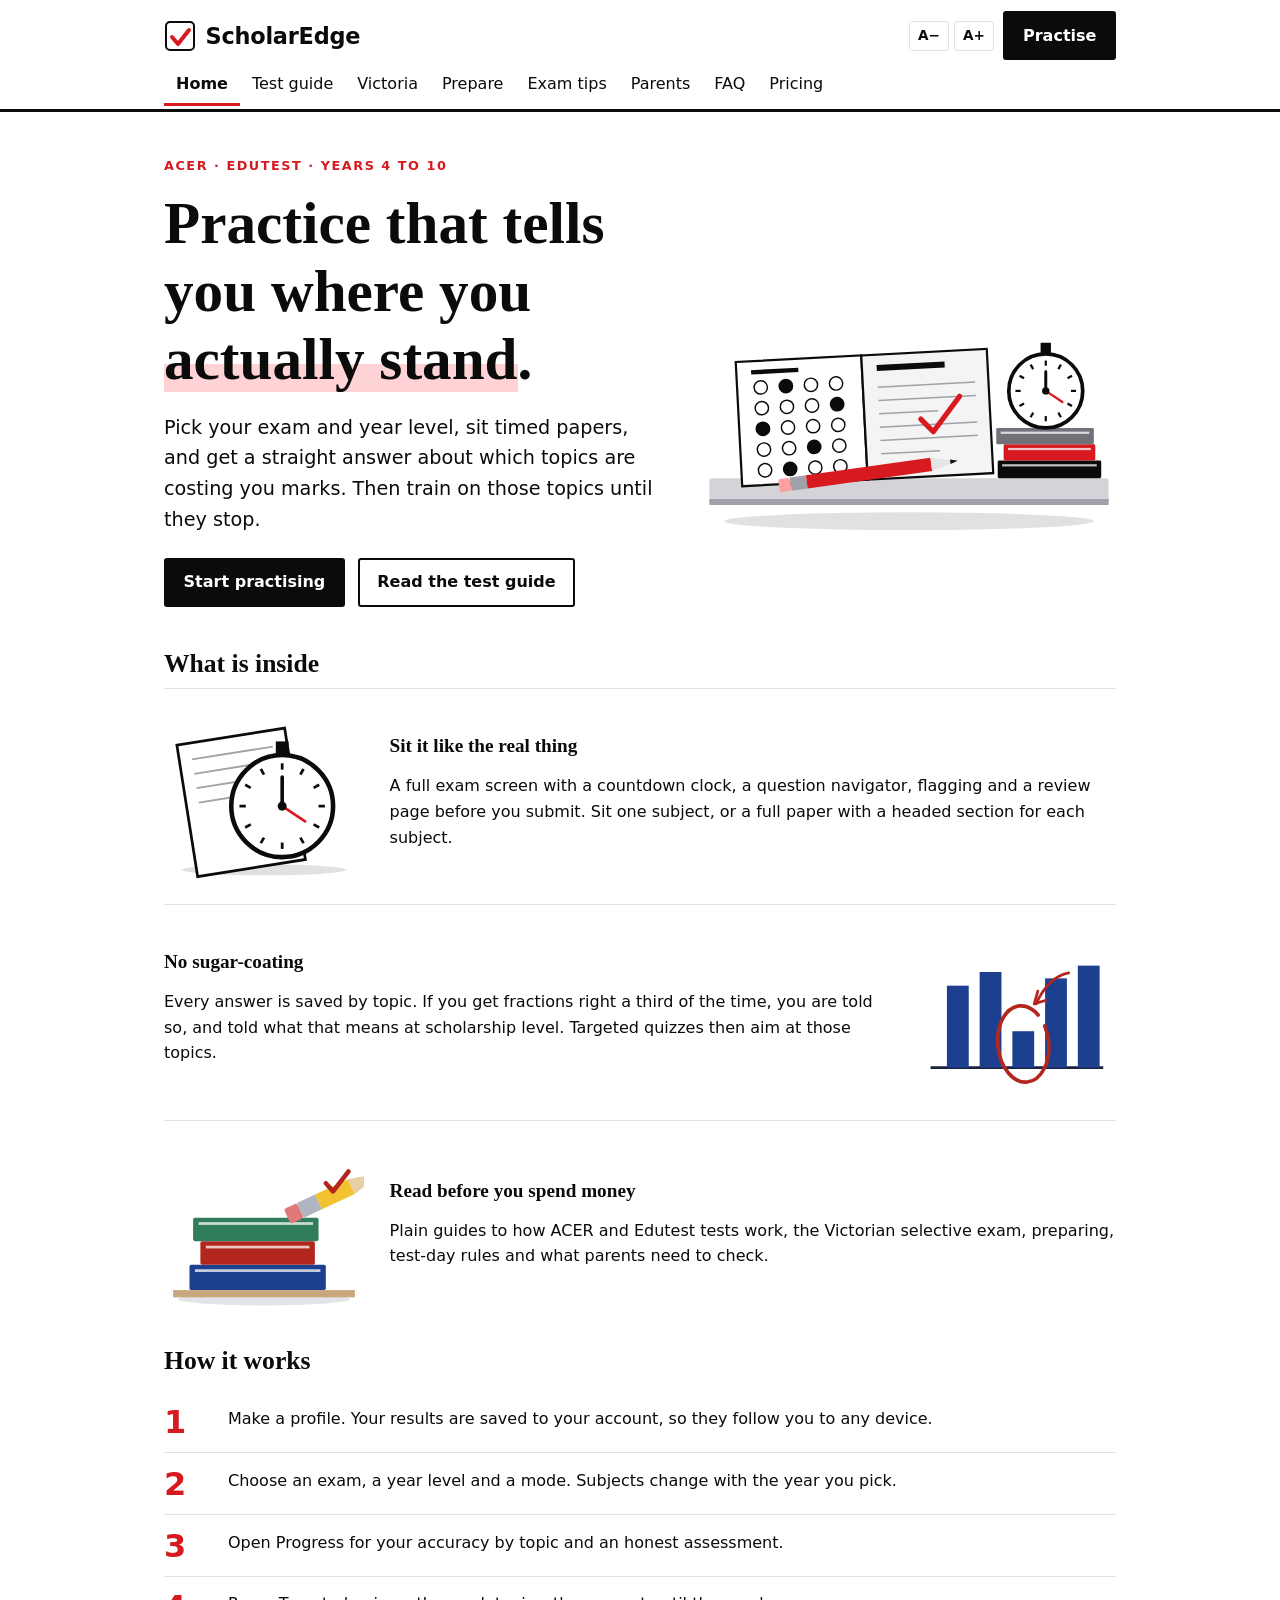
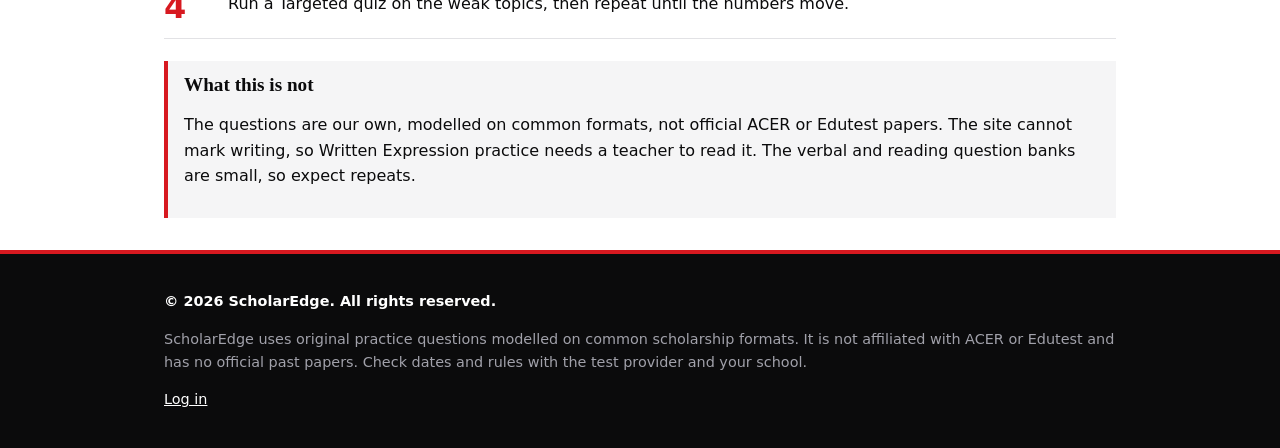
==== commit 8da58e94: "Adding something" ====
--- a/index.html
+++ b/index.html
@@ -1,4 +1,4 @@
-<!DOCTYPE html><html lang="en-AU"><head><meta charset="utf-8"><meta name="viewport" content="width=device-width,initial-scale=1"><title> ScholarEdge </title><meta name="description" content="Practice papers for ACER, Edutest and other scholarship tests, with timed exam mode, quizzes aimed at your weak spots, and straight feedback."><meta property="og:title" content="ScholarEdge - scholarship exam practice for Years 4 to 10"><meta property="og:description" content="Practice papers for ACER, Edutest and other scholarship tests, with timed exam mode, quizzes aimed at your weak spots, and straight feedback."><meta name="theme-color" content="#0b0b0c"><meta http-equiv="Content-Security-Policy" content="default-src 'none'; script-src 'self' 'unsafe-inline'; style-src 'self' 'unsafe-inline'; img-src 'self' data:; connect-src https://ukjnhyumzsazdkqpvpqp.supabase.co; base-uri 'none'; form-action 'none'"><meta name="referrer" content="no-referrer"><link rel="icon" href="logo.svg" type="image/svg+xml"><link rel="stylesheet" href="styles.css"><script src="site.js"></script></head><body><header class="top"><div class="wrap"><a class="brand" href="index.html"><img src="logo.svg" alt="" width="32" height="32"><span>ScholarEdge</span></a><span class="tools"><span id="fz"><button onclick="fz(-1)" aria-label="Smaller text">A−</button> <button onclick="fz(1)" aria-label="Larger text">A+</button></span><a class="btn" href="app.html">Practise</a></span><nav class="menu" aria-label="Main"><a href="index.html" aria-current="page">Home</a><a href="guide.html">Test guide</a><a href="victoria.html">Victoria</a><a href="prepare.html">Prepare</a><a href="tips.html">Exam tips</a><a href="parents.html">Parents</a><a href="faq.html">FAQ</a></nav></div></header><main class="wrap">
+<!DOCTYPE html><html lang="en-AU"><head><meta charset="utf-8"><meta name="viewport" content="width=device-width,initial-scale=1"><title>ScholarEdge - scholarship exam practice for Years 4 to 10</title><meta name="description" content="Practice papers for ACER, Edutest and other scholarship tests, with timed exam mode, quizzes aimed at your weak spots, and straight feedback."><meta property="og:title" content="ScholarEdge - scholarship exam practice for Years 4 to 10"><meta property="og:description" content="Practice papers for ACER, Edutest and other scholarship tests, with timed exam mode, quizzes aimed at your weak spots, and straight feedback."><meta name="theme-color" content="#0b0b0c"><meta http-equiv="Content-Security-Policy" content="default-src 'none'; script-src 'self' 'unsafe-inline'; style-src 'self' 'unsafe-inline'; img-src 'self' data:; connect-src https://ukjnhyumzsazdkqpvpqp.supabase.co; base-uri 'none'; form-action 'none'"><meta name="referrer" content="no-referrer"><link rel="icon" href="logo.svg" type="image/svg+xml"><link rel="stylesheet" href="styles.css"><script src="site.js"></script></head><body><header class="top"><div class="wrap"><a class="brand" href="index.html"><img src="logo.svg" alt="" width="32" height="32"><span>ScholarEdge</span></a><span class="tools"><span id="fz"><button onclick="fz(-1)" aria-label="Smaller text">A−</button> <button onclick="fz(1)" aria-label="Larger text">A+</button></span><a class="btn" href="app.html">Practise</a></span><nav class="menu" aria-label="Main"><a href="index.html" aria-current="page">Home</a><a href="guide.html">Test guide</a><a href="victoria.html">Victoria</a><a href="prepare.html">Prepare</a><a href="tips.html">Exam tips</a><a href="parents.html">Parents</a><a href="faq.html">FAQ</a><a href="pricing.html">Pricing</a></nav></div></header><main class="wrap">
 <section class="hero"><div><p class="eyebrow">ACER &middot; Edutest &middot; Years 4 to 10</p><h1>Practice that tells you where you <span class="hl">actually stand</span>.</h1><p class="lead">Pick your exam and year level, sit timed papers, and get a straight answer about which topics are costing you marks. Then train on those topics until they stop.</p><div class="acts"><a class="btn" href="app.html">Start practising</a><a class="btn2" href="guide.html">Read the test guide</a></div></div><img src="hero.svg" alt="An exam answer sheet, a red tick, a pencil, a stopwatch and a stack of books on a desk" width="560" height="420"></section>
 <section><h2>What is inside</h2>
 <div class="row"><img src="clock.svg" alt="A stopwatch" width="200" height="164"><div><h3>Sit it like the real thing</h3><p>A full exam screen with a countdown clock, a question navigator, flagging and a review page before you submit. Sit one subject, or a full paper with a headed section for each subject.</p></div></div>
@@ -7,4 +7,4 @@
 </section>
 <section><h2>How it works</h2><ol class="steps"><li><span>Make a profile. Your results are saved to your account, so they follow you to any device.</span></li><li><span>Choose an exam, a year level and a mode. Subjects change with the year you pick.</span></li><li><span>Open Progress for your accuracy by topic and an honest assessment.</span></li><li><span>Run a Targeted quiz on the weak topics, then repeat until the numbers move.</span></li></ol></section>
 <section class="note"><h3>What this is not</h3><p>The questions are our own, modelled on common formats, not official ACER or Edutest papers. The site cannot mark writing, so Written Expression practice needs a teacher to read it. The verbal and reading question banks are small, so expect repeats.</p></section>
-</main><footer class="foot"><div class="wrap"><p><b>&copy; 2026 ScholarEdge. All rights reserved.</b></p><p>ScholarEdge uses original practice questions modelled on common scholarship formats. It is not affiliated with ACER or Edutest and has no official past papers. Check dates and rules with the test provider and your school.</p><p><a href="app.html">Log in</a></p></div></footer></body></html>
+</main><footer class="foot"><div class="wrap"><p><b>&copy; 2026 ScholarEdge. All rights reserved.</b></p><p>ScholarEdge uses original practice questions modelled on common scholarship formats. It is not affiliated with ACER or Edutest and has no official past papers. Check dates and rules with the test provider and your school.</p><p><a href="app.html">Log in</a></p></div></footer></body></html>
--- a/styles.css
+++ b/styles.css
@@ -71,3 +71,6 @@
 .lg{font-size:.78rem;color:var(--mut);margin:.9rem 0 0}.lg i{display:inline-block;width:.8rem;height:.8rem;vertical-align:middle;margin:0 .25rem 0 .6rem;border:1px solid var(--bd)}.lg i:first-child{margin-left:0}.lga{background:var(--fg)}.lgf{border:2px solid var(--ac)!important}.lgc{outline:2px solid var(--ac)}
 @media(max-width:860px){.cols,.xmain{grid-template-columns:1fr}.nvp{position:static}}
 @media(max-width:760px){.pwrap{grid-template-columns:1fr}#side{flex-direction:row;overflow-x:auto;border-right:0;border-bottom:1px solid var(--bd);padding:.3rem}.sl{width:auto;white-space:nowrap;border-left:0;border-bottom:3px solid transparent}.sl.on{border-bottom-color:var(--ac)}.auth{grid-template-columns:1fr}main#app{padding:1rem}.xbar{margin:-1rem -1rem 1rem}}
+.plan{margin:.9rem .9rem .3rem;font:800 .7rem system-ui;letter-spacing:.12em;color:var(--mut)}
+.upsell{display:flex;gap:1rem;align-items:center;justify-content:space-between;flex-wrap:wrap;background:var(--fg);color:var(--bg);padding:.9rem 1.1rem;margin:1rem 0}.upsell b{color:inherit}.upsell .p{background:var(--ac);border-color:var(--ac);color:#fff}
+.paywall{border-top:4px solid var(--ac);max-width:36rem}
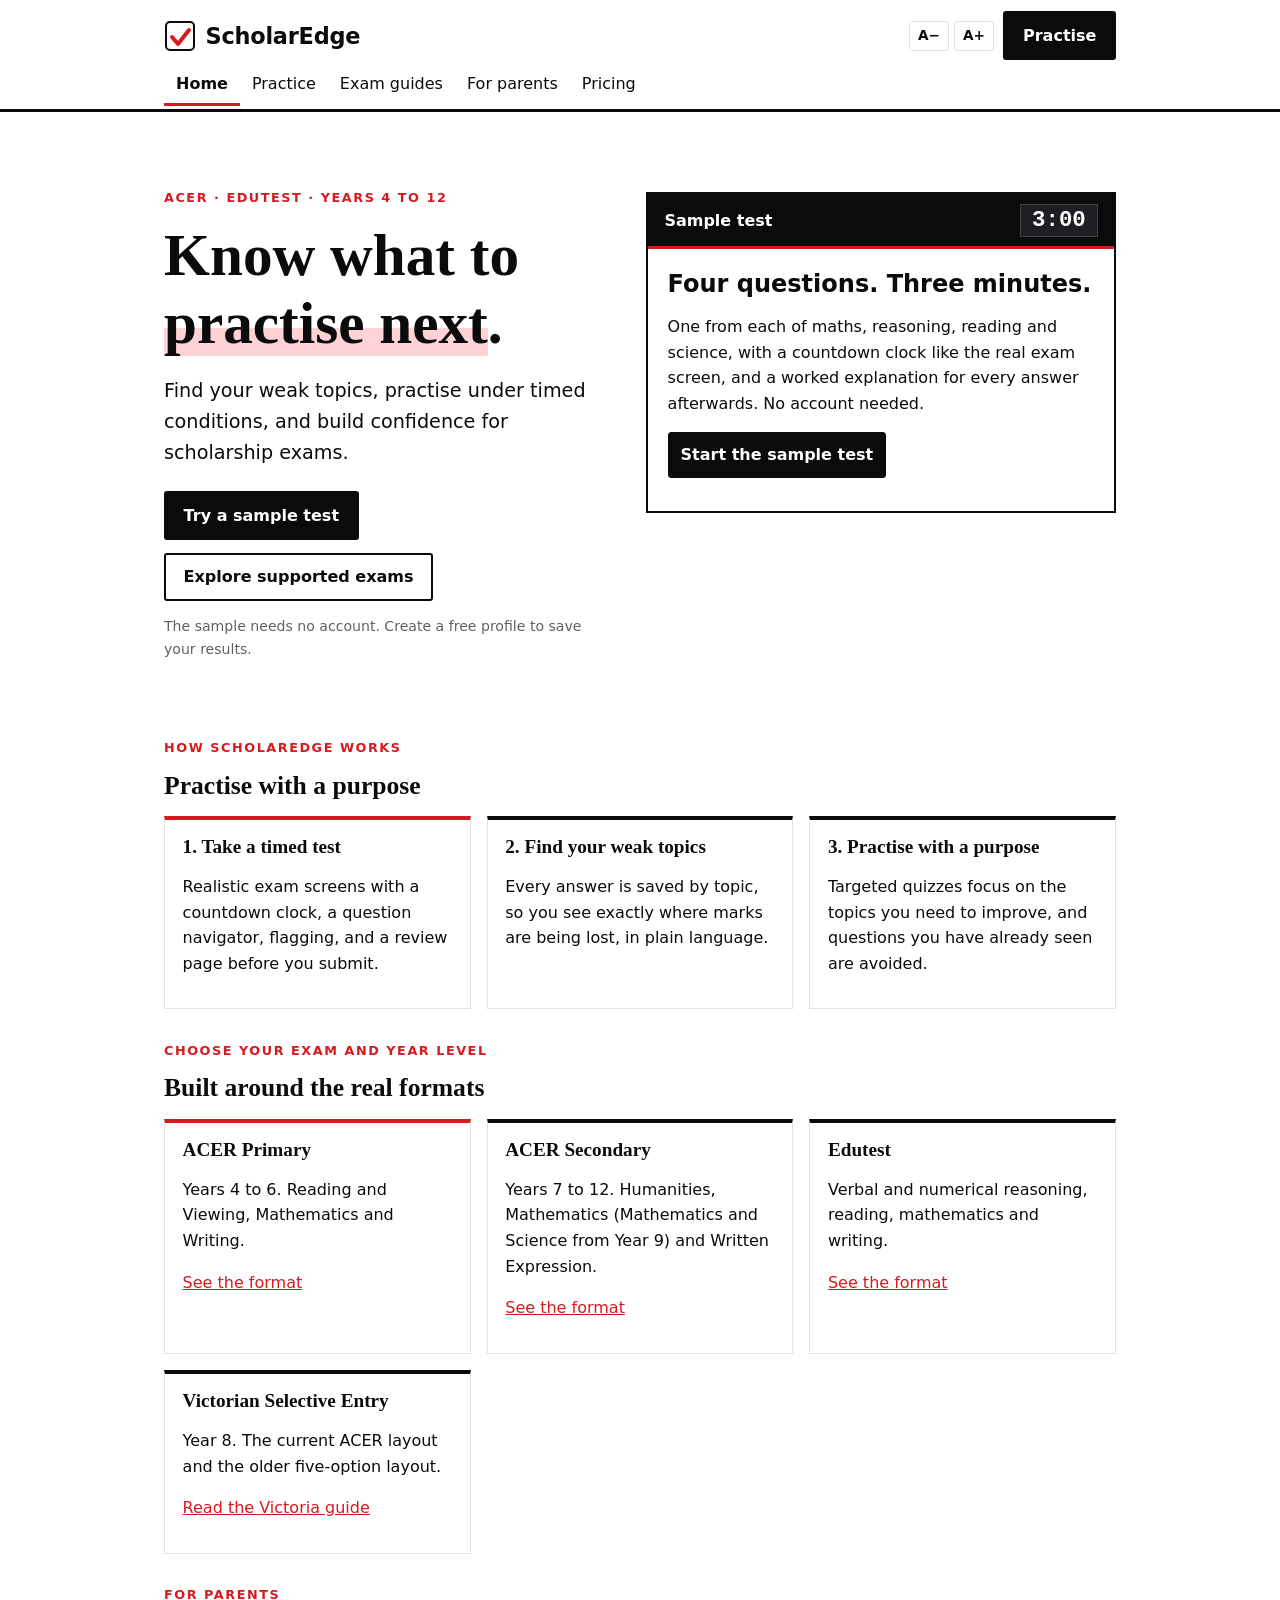
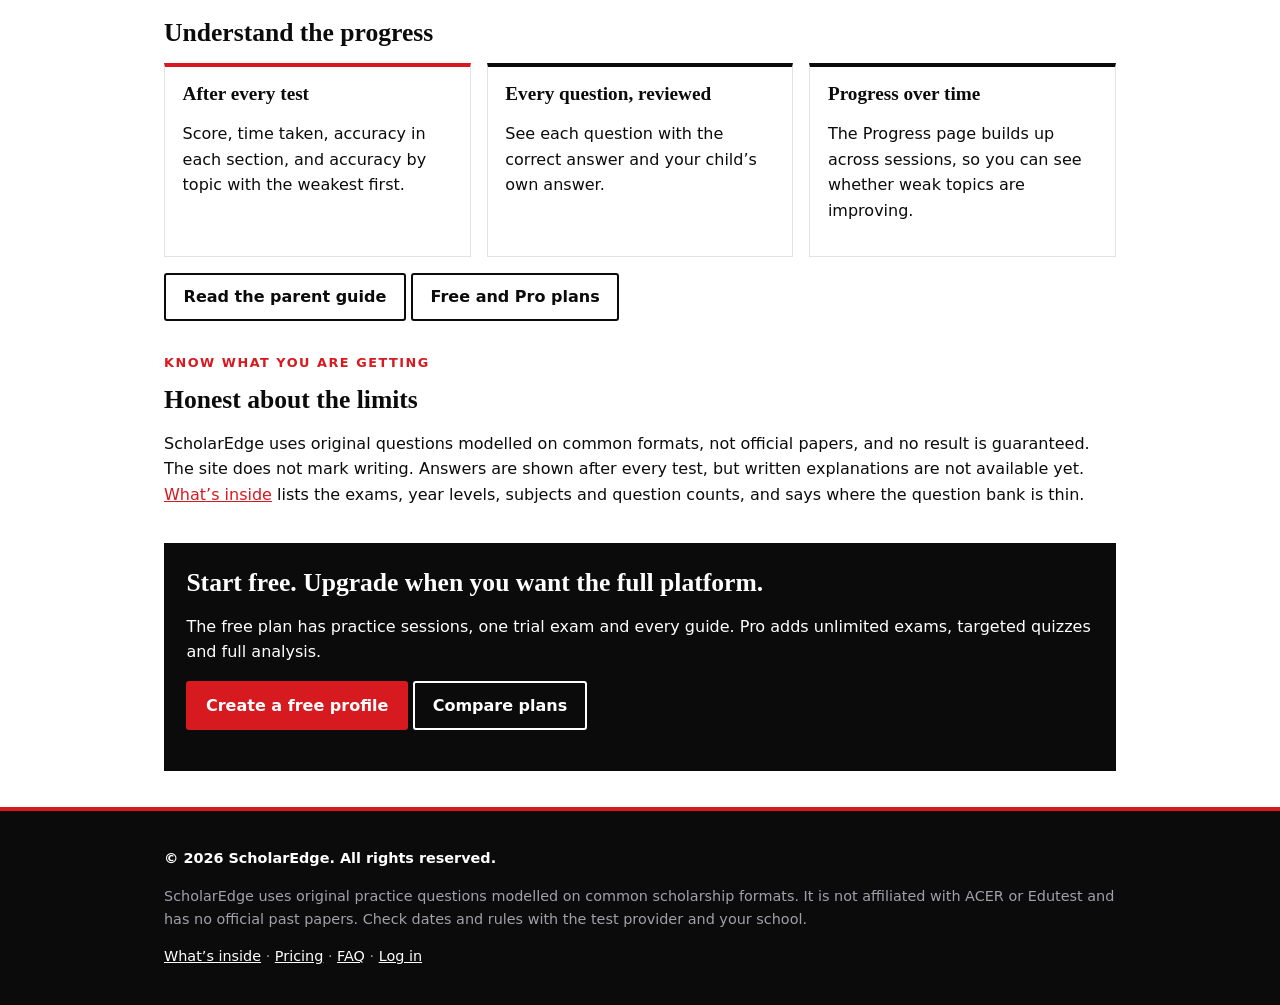
==== commit fac97d15: "Overall more improvement" ====
--- a/index.html
+++ b/index.html
@@ -1,10 +1,9 @@
-<!DOCTYPE html><html lang="en-AU"><head><meta charset="utf-8"><meta name="viewport" content="width=device-width,initial-scale=1"><title>ScholarEdge - scholarship exam practice for Years 4 to 10</title><meta name="description" content="Practice papers for ACER, Edutest and other scholarship tests, with timed exam mode, quizzes aimed at your weak spots, and straight feedback."><meta property="og:title" content="ScholarEdge - scholarship exam practice for Years 4 to 10"><meta property="og:description" content="Practice papers for ACER, Edutest and other scholarship tests, with timed exam mode, quizzes aimed at your weak spots, and straight feedback."><meta name="theme-color" content="#0b0b0c"><meta http-equiv="Content-Security-Policy" content="default-src 'none'; script-src 'self' 'unsafe-inline'; style-src 'self' 'unsafe-inline'; img-src 'self' data:; connect-src https://ukjnhyumzsazdkqpvpqp.supabase.co; base-uri 'none'; form-action 'none'"><meta name="referrer" content="no-referrer"><link rel="icon" href="logo.svg" type="image/svg+xml"><link rel="stylesheet" href="styles.css"><script src="site.js"></script></head><body><header class="top"><div class="wrap"><a class="brand" href="index.html"><img src="logo.svg" alt="" width="32" height="32"><span>ScholarEdge</span></a><span class="tools"><span id="fz"><button onclick="fz(-1)" aria-label="Smaller text">A−</button> <button onclick="fz(1)" aria-label="Larger text">A+</button></span><a class="btn" href="app.html">Practise</a></span><nav class="menu" aria-label="Main"><a href="index.html" aria-current="page">Home</a><a href="guide.html">Test guide</a><a href="victoria.html">Victoria</a><a href="prepare.html">Prepare</a><a href="tips.html">Exam tips</a><a href="parents.html">Parents</a><a href="faq.html">FAQ</a><a href="pricing.html">Pricing</a></nav></div></header><main class="wrap">
-<section class="hero"><div><p class="eyebrow">ACER &middot; Edutest &middot; Years 4 to 10</p><h1>Practice that tells you where you <span class="hl">actually stand</span>.</h1><p class="lead">Pick your exam and year level, sit timed papers, and get a straight answer about which topics are costing you marks. Then train on those topics until they stop.</p><div class="acts"><a class="btn" href="app.html">Start practising</a><a class="btn2" href="guide.html">Read the test guide</a></div></div><img src="hero.svg" alt="An exam answer sheet, a red tick, a pencil, a stopwatch and a stack of books on a desk" width="560" height="420"></section>
-<section><h2>What is inside</h2>
-<div class="row"><img src="clock.svg" alt="A stopwatch" width="200" height="164"><div><h3>Sit it like the real thing</h3><p>A full exam screen with a countdown clock, a question navigator, flagging and a review page before you submit. Sit one subject, or a full paper with a headed section for each subject.</p></div></div>
-<div class="row"><img src="chart.svg" alt="A bar chart with one weak bar circled" width="200" height="164"><div><h3>No sugar-coating</h3><p>Every answer is saved by topic. If you get fractions right a third of the time, you are told so, and told what that means at scholarship level. Targeted quizzes then aim at those topics.</p></div></div>
-<div class="row"><img src="books.svg" alt="A stack of books" width="200" height="164"><div><h3>Read before you spend money</h3><p>Plain guides to how ACER and Edutest tests work, the Victorian selective exam, preparing, test-day rules and what parents need to check.</p></div></div>
-</section>
-<section><h2>How it works</h2><ol class="steps"><li><span>Make a profile. Your results are saved to your account, so they follow you to any device.</span></li><li><span>Choose an exam, a year level and a mode. Subjects change with the year you pick.</span></li><li><span>Open Progress for your accuracy by topic and an honest assessment.</span></li><li><span>Run a Targeted quiz on the weak topics, then repeat until the numbers move.</span></li></ol></section>
-<section class="note"><h3>What this is not</h3><p>The questions are our own, modelled on common formats, not official ACER or Edutest papers. The site cannot mark writing, so Written Expression practice needs a teacher to read it. The verbal and reading question banks are small, so expect repeats.</p></section>
-</main><footer class="foot"><div class="wrap"><p><b>&copy; 2026 ScholarEdge. All rights reserved.</b></p><p>ScholarEdge uses original practice questions modelled on common scholarship formats. It is not affiliated with ACER or Edutest and has no official past papers. Check dates and rules with the test provider and your school.</p><p><a href="app.html">Log in</a></p></div></footer></body></html>+<!DOCTYPE html><html lang="en-AU"><head><meta charset="utf-8"><meta name="viewport" content="width=device-width,initial-scale=1"><title>ScholarEdge - know what to practise next for scholarship exams</title><meta name="description" content="Find your weak topics, practise under timed conditions and build confidence for ACER, Edutest and selective entry exams, Years 4 to 12."><meta property="og:title" content="ScholarEdge - know what to practise next for scholarship exams"><meta property="og:description" content="Find your weak topics, practise under timed conditions and build confidence for ACER, Edutest and selective entry exams, Years 4 to 12."><meta name="theme-color" content="#0b0b0c"><meta http-equiv="Content-Security-Policy" content="default-src 'none'; script-src 'self' 'unsafe-inline'; style-src 'self' 'unsafe-inline'; img-src 'self' data:; connect-src https://ukjnhyumzsazdkqpvpqp.supabase.co; base-uri 'none'; form-action 'none'"><meta name="referrer" content="no-referrer"><link rel="icon" href="logo.svg" type="image/svg+xml"><link rel="stylesheet" href="styles.css"><script src="site.js"></script></head><body><a class="skip" href="#main">Skip to content</a><header class="top"><div class="wrap"><a class="brand" href="index.html"><img src="logo.svg" alt="" width="32" height="32"><span>ScholarEdge</span></a><span class="tools"><span id="fz"><button onclick="fz(-1)" aria-label="Smaller text">A−</button> <button onclick="fz(1)" aria-label="Larger text">A+</button></span><a class="btn" href="app.html">Practise</a></span><nav class="menu" aria-label="Main"><a href="index.html" aria-current="page">Home</a><a href="app.html">Practice</a><a href="guide.html">Exam guides</a><a href="parents.html">For parents</a><a href="pricing.html">Pricing</a></nav></div></header><main id="main" class="wrap">
+<section class="hero2"><div><p class="eyebrow">ACER &middot; Edutest &middot; Years 4 to 12</p><h1>Know what to <span class="hl">practise next</span>.</h1><p class="lead">Find your weak topics, practise under timed conditions, and build confidence for scholarship exams.</p><div class="acts"><a class="btn" href="#try">Try a sample test</a><a class="btn2" href="coverage.html">Explore supported exams</a></div><p class="m small">The sample needs no account. Create a free profile to save your results.</p></div>
+<div id="try"><div id="demo" class="demo" aria-live="polite"><noscript><p style="padding:1rem">The sample test needs JavaScript. <a href="app.html">Create a free profile</a> to try the full platform.</p></noscript></div></div></section>
+<section><p class="eyebrow">How ScholarEdge works</p><h2>Practise with a purpose</h2><div class="cards"><div class="card2"><h3>1. Take a timed test</h3><p>Realistic exam screens with a countdown clock, a question navigator, flagging, and a review page before you submit.</p></div><div class="card2"><h3>2. Find your weak topics</h3><p>Every answer is saved by topic, so you see exactly where marks are being lost, in plain language.</p></div><div class="card2"><h3>3. Practise with a purpose</h3><p>Targeted quizzes focus on the topics you need to improve, and questions you have already seen are avoided.</p></div></div></section>
+<section><p class="eyebrow">Choose your exam and year level</p><h2>Built around the real formats</h2><div class="cards"><div class="card2"><h3>ACER Primary</h3><p>Years 4 to 6. Reading and Viewing, Mathematics and Writing.</p><p><a href="coverage.html#exams">See the format</a></p></div><div class="card2"><h3>ACER Secondary</h3><p>Years 7 to 12. Humanities, Mathematics (Mathematics and Science from Year 9) and Written Expression.</p><p><a href="coverage.html#exams">See the format</a></p></div><div class="card2"><h3>Edutest</h3><p>Verbal and numerical reasoning, reading, mathematics and writing.</p><p><a href="coverage.html#exams">See the format</a></p></div><div class="card2"><h3>Victorian Selective Entry</h3><p>Year 8. The current ACER layout and the older five-option layout.</p><p><a href="victoria.html">Read the Victoria guide</a></p></div></div></section>
+<section><p class="eyebrow">For parents</p><h2>Understand the progress</h2><div class="cards"><div class="card2"><h3>After every test</h3><p>Score, time taken, accuracy in each section, and accuracy by topic with the weakest first.</p></div><div class="card2"><h3>Every question, reviewed</h3><p>See each question with the correct answer and your child&rsquo;s own answer.</p></div><div class="card2"><h3>Progress over time</h3><p>The Progress page builds up across sessions, so you can see whether weak topics are improving.</p></div></div><p><a class="btn2" href="parents.html">Read the parent guide</a> <a class="btn2" href="pricing.html">Free and Pro plans</a></p></section>
+<section><p class="eyebrow">Know what you are getting</p><h2>Honest about the limits</h2><p>ScholarEdge uses original questions modelled on common formats, not official papers, and no result is guaranteed. The site does not mark writing. Answers are shown after every test, but written explanations are not available yet. <a href="coverage.html">What&rsquo;s inside</a> lists the exams, year levels, subjects and question counts, and says where the question bank is thin.</p></section>
+<section class="band"><h2>Start free. Upgrade when you want the full platform.</h2><p>The free plan has practice sessions, one trial exam and every guide. Pro adds unlimited exams, targeted quizzes and full analysis.</p><p><a class="btn" href="app.html">Create a free profile</a> <a class="btn2" href="pricing.html">Compare plans</a></p></section>
+</main><footer class="foot"><div class="wrap"><p><b>&copy; 2026 ScholarEdge. All rights reserved.</b></p><p>ScholarEdge uses original practice questions modelled on common scholarship formats. It is not affiliated with ACER or Edutest and has no official past papers. Check dates and rules with the test provider and your school.</p><p><a href="coverage.html">What&rsquo;s inside</a> &middot; <a href="pricing.html">Pricing</a> &middot; <a href="faq.html">FAQ</a> &middot; <a href="app.html">Log in</a></p></div></footer><script src="demo.js"></script></body></html>
--- a/styles.css
+++ b/styles.css
@@ -74,3 +74,29 @@
 .plan{margin:.9rem .9rem .3rem;font:800 .7rem system-ui;letter-spacing:.12em;color:var(--mut)}
 .upsell{display:flex;gap:1rem;align-items:center;justify-content:space-between;flex-wrap:wrap;background:var(--fg);color:var(--bg);padding:.9rem 1.1rem;margin:1rem 0}.upsell b{color:inherit}.upsell .p{background:var(--ac);border-color:var(--ac);color:#fff}
 .paywall{border-top:4px solid var(--ac);max-width:36rem}
+table.info{width:auto;max-width:100%;margin:.6rem 0 1rem;border:1px solid var(--bd);display:block;overflow-x:auto}table.info th,table.info td{padding:.35rem .8rem;border:1px solid var(--bd);text-align:center;white-space:nowrap}
+.rq{border:1px solid var(--bd);border-left:5px solid var(--fg);background:var(--card);padding:1rem 1.2rem;margin:.9rem 0}.rq[data-k^="w"]{border-left-color:var(--ac)}.rq[data-k^="b"]{border-left-color:var(--mut)}
+.rqh{display:flex;gap:.6rem;align-items:center;flex-wrap:wrap;margin-bottom:.5rem}.rq .stem{font-size:1.05rem}
+.st{font:700 .7rem system-ui;text-transform:uppercase;letter-spacing:.06em;padding:.1rem .5rem;border:1px solid var(--fg)}.st.ok{background:var(--fg);color:var(--bg)}.st.no{background:var(--ac);border-color:var(--ac);color:#fff}.st.bl{border-color:var(--mut);color:var(--mut)}
+.ro{display:flex;gap:.7rem;align-items:flex-start;padding:.4rem .6rem;border:1px solid var(--bd);margin:.3rem 0}.ro .lt{flex:none;width:1.6rem;height:1.6rem;display:grid;place-items:center;border:2px solid var(--fg);border-radius:50%;font-weight:800;font-size:.85rem}
+.ro.good{border-color:var(--fg);background:var(--soft)}.ro.good .lt{background:var(--fg);color:var(--bg)}.ro.bad{border-color:var(--ac);background:color-mix(in srgb,var(--ac) 12%,var(--card))}.ro.bad .lt{background:var(--ac);border-color:var(--ac);color:#fff}
+.ro em{margin-left:auto;font:700 .7rem system-ui;text-transform:uppercase;white-space:nowrap}
+.xmain.split{grid-template-columns:minmax(0,1.15fr) minmax(0,1fr);gap:1.2rem}
+.psg{position:sticky;top:4.6rem;max-height:calc(100vh - 6rem);overflow-y:auto;border:1px solid var(--bd);background:var(--card);padding:1.2rem 1.6rem}
+.ptext{font:1.08rem/1.8 Georgia,"Iowan Old Style",serif}.ptext h3{font-family:var(--serif);margin:0 0 .9rem;font-size:1.4rem}.ptext p{margin:.7rem 0}.ptext sup{color:var(--ac);font:800 .72rem system-ui;margin-right:.5rem}
+.rside{display:flex;flex-direction:column;gap:1rem;min-width:0}.rside .nvp{position:static}
+.qsel{display:flex;flex-wrap:wrap;gap:.4rem;align-items:center;border:1px solid var(--bd);background:var(--soft);padding:.6rem .8rem}.qsel span{font:700 .72rem system-ui;text-transform:uppercase;letter-spacing:.06em;color:var(--mut);margin-right:.4rem}
+details.rpsg{border:1px solid var(--bd);background:var(--soft);padding:.6rem 1rem;margin:1rem 0}details.rpsg summary{cursor:pointer;font-weight:700}
+@media(max-width:860px){.xmain.split{grid-template-columns:1fr}.psg{position:static;max-height:24rem}}
+
+.skip{position:absolute;left:-999px;top:0}.skip:focus{left:1rem;top:1rem;z-index:100;background:#000;color:#fff;padding:.6rem 1rem}
+.subnav{display:flex;gap:.3rem;overflow-x:auto;border-bottom:1px solid var(--bd);padding:.7rem 0 .6rem}.subnav a{white-space:nowrap;padding:.3rem .85rem;border:1px solid var(--bd);color:var(--fg);text-decoration:none;font-size:.9rem}.subnav a:hover{border-color:var(--fg)}.subnav a[aria-current]{background:var(--fg);color:var(--bg);border-color:var(--fg)}
+.hero2{display:grid;grid-template-columns:1fr 1.05fr;gap:2.2rem;align-items:start;padding:2.8rem 0 2rem}.hero2 h1{font-size:clamp(2.3rem,5.2vw,3.7rem);margin:0 0 1rem}.small{font-size:.88rem}
+.demo{border:2px solid var(--fg);background:var(--card);min-height:18rem}.demo-bar{display:flex;justify-content:space-between;align-items:center;gap:1rem;background:#0b0b0c;color:#fff;padding:.6rem 1rem;border-bottom:3px solid var(--ac)}.demo-body{padding:1.1rem 1.2rem}
+.demo-p{font:1.02rem/1.7 Georgia,serif;background:var(--soft);padding:.8rem 1rem;margin-bottom:.8rem}.demo-t{font:700 .72rem system-ui;letter-spacing:.08em;text-transform:uppercase;color:var(--ac);margin:0}.demo-q{font-size:1.08rem;margin:.3rem 0 .8rem}.demo-o{display:grid;gap:.5rem}
+.demo-nav{display:flex;flex-wrap:wrap;gap:.4rem;align-items:center;margin-top:1rem}.demo-sp{flex:1}.demo-score{font:800 1.5rem system-ui;margin:.2rem 0}.demo-r{border-top:1px solid var(--bd);padding:.8rem 0}.demo-r p{margin:.3rem 0}.demo-cta{margin-top:1rem}
+.cards{display:grid;grid-template-columns:repeat(auto-fit,minmax(15rem,1fr));gap:1rem;margin:1rem 0}.card2{border:1px solid var(--bd);border-top:4px solid var(--fg);padding:1rem 1.1rem;background:var(--card)}.card2 h3{margin-top:0}.card2:first-child{border-top-color:var(--ac)}
+section>h2{margin-top:.2rem}main>section{margin:2.2rem 0}
+.band{background:var(--fg);color:var(--bg);padding:1.6rem 1.4rem}.band h2{margin-top:0;color:var(--bg)}.band .btn{background:var(--ac);border-color:var(--ac);color:#fff}.band .btn2{color:var(--bg);border-color:var(--bg)}
+.cov table{font-size:.95rem}.cov td,.cov th{vertical-align:top}.cov h2{margin-top:2rem}.alert{background:var(--ac);color:#fff;padding:.7rem 1rem;font-weight:700}
+@media(max-width:860px){.hero2{grid-template-columns:1fr}}
